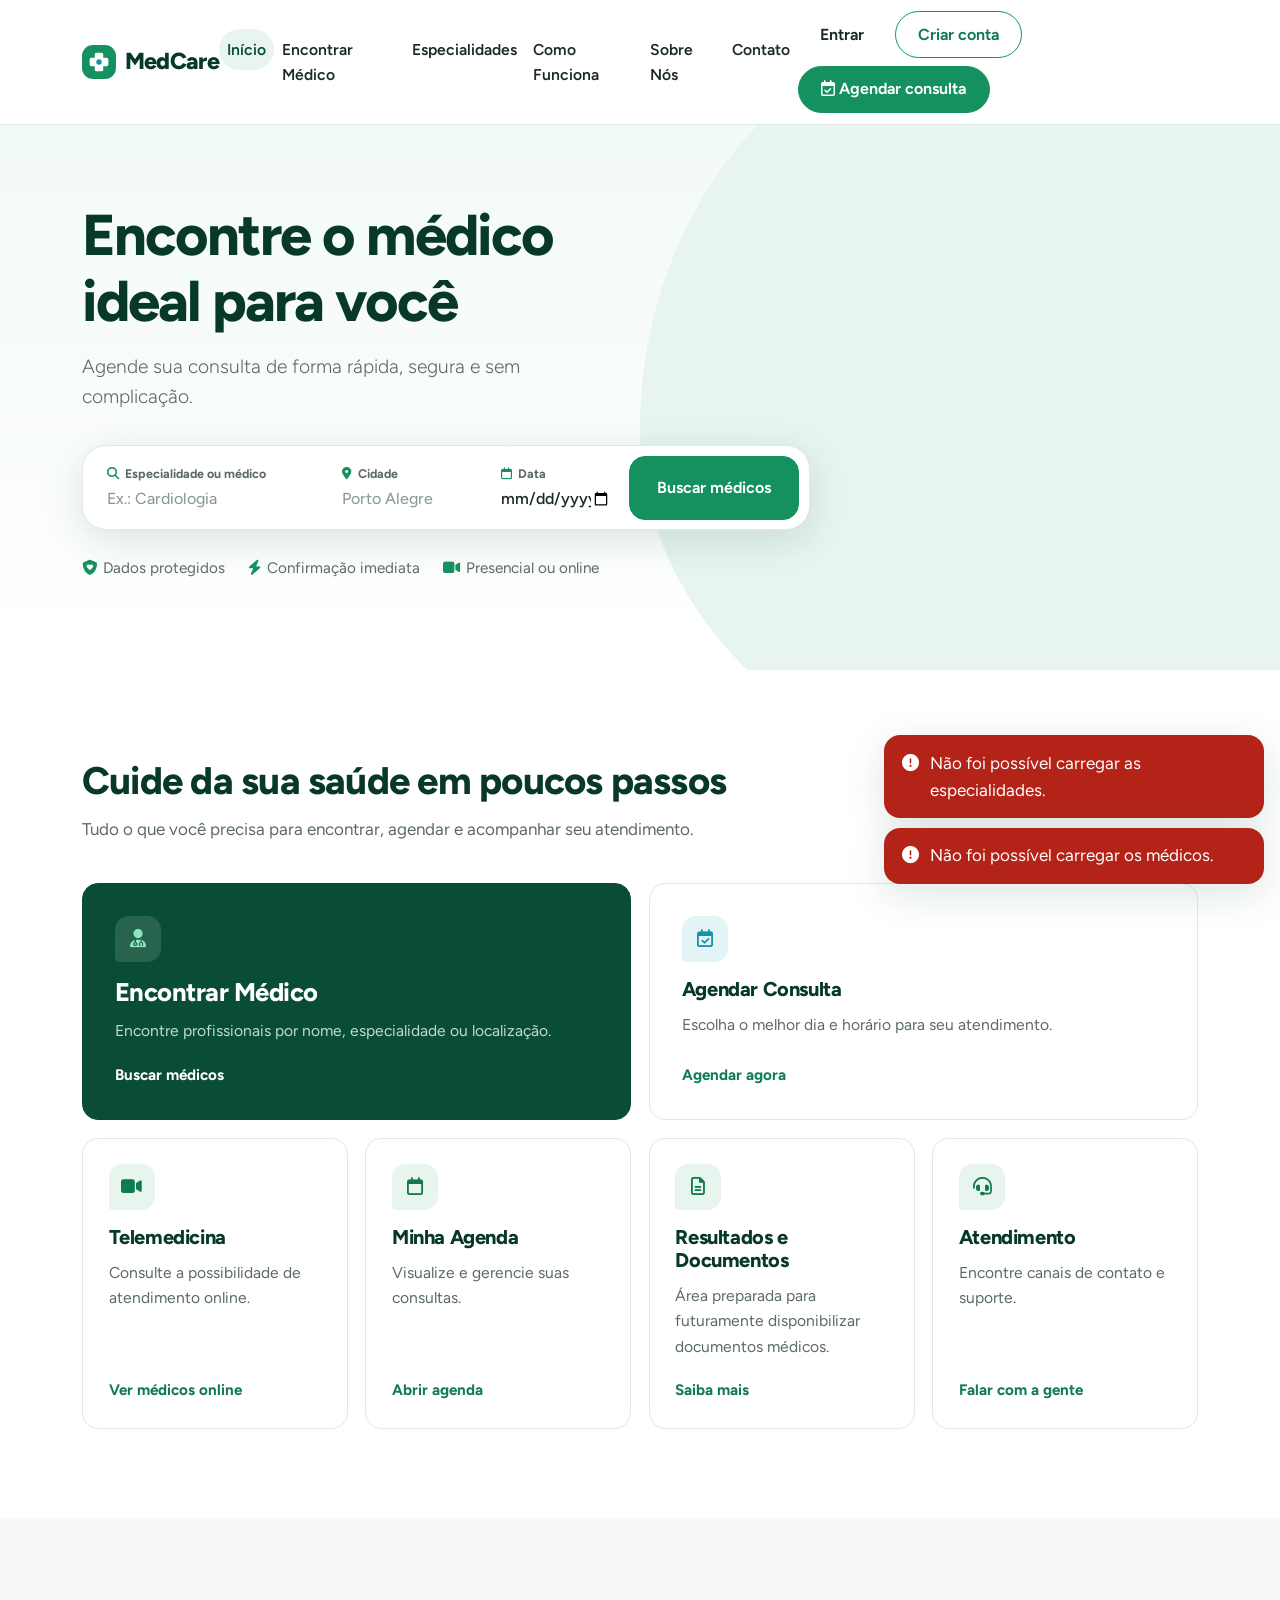
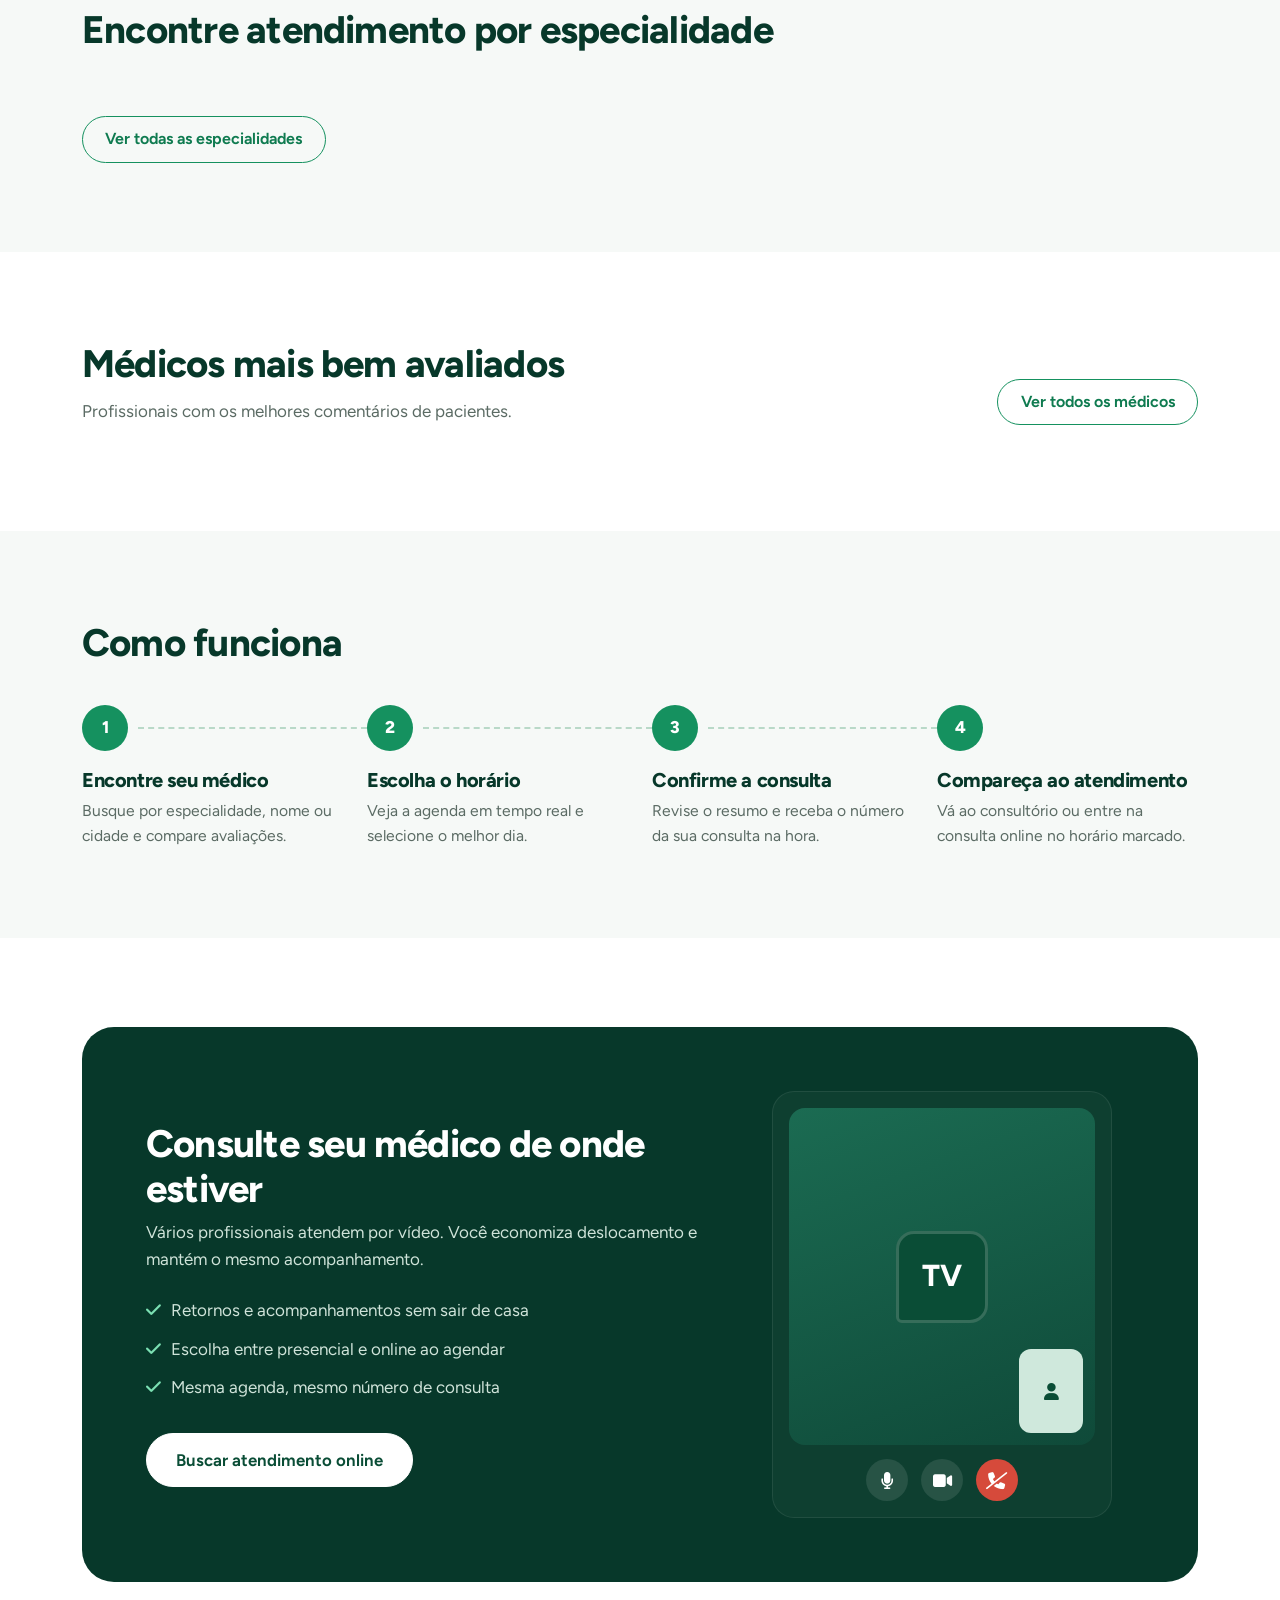
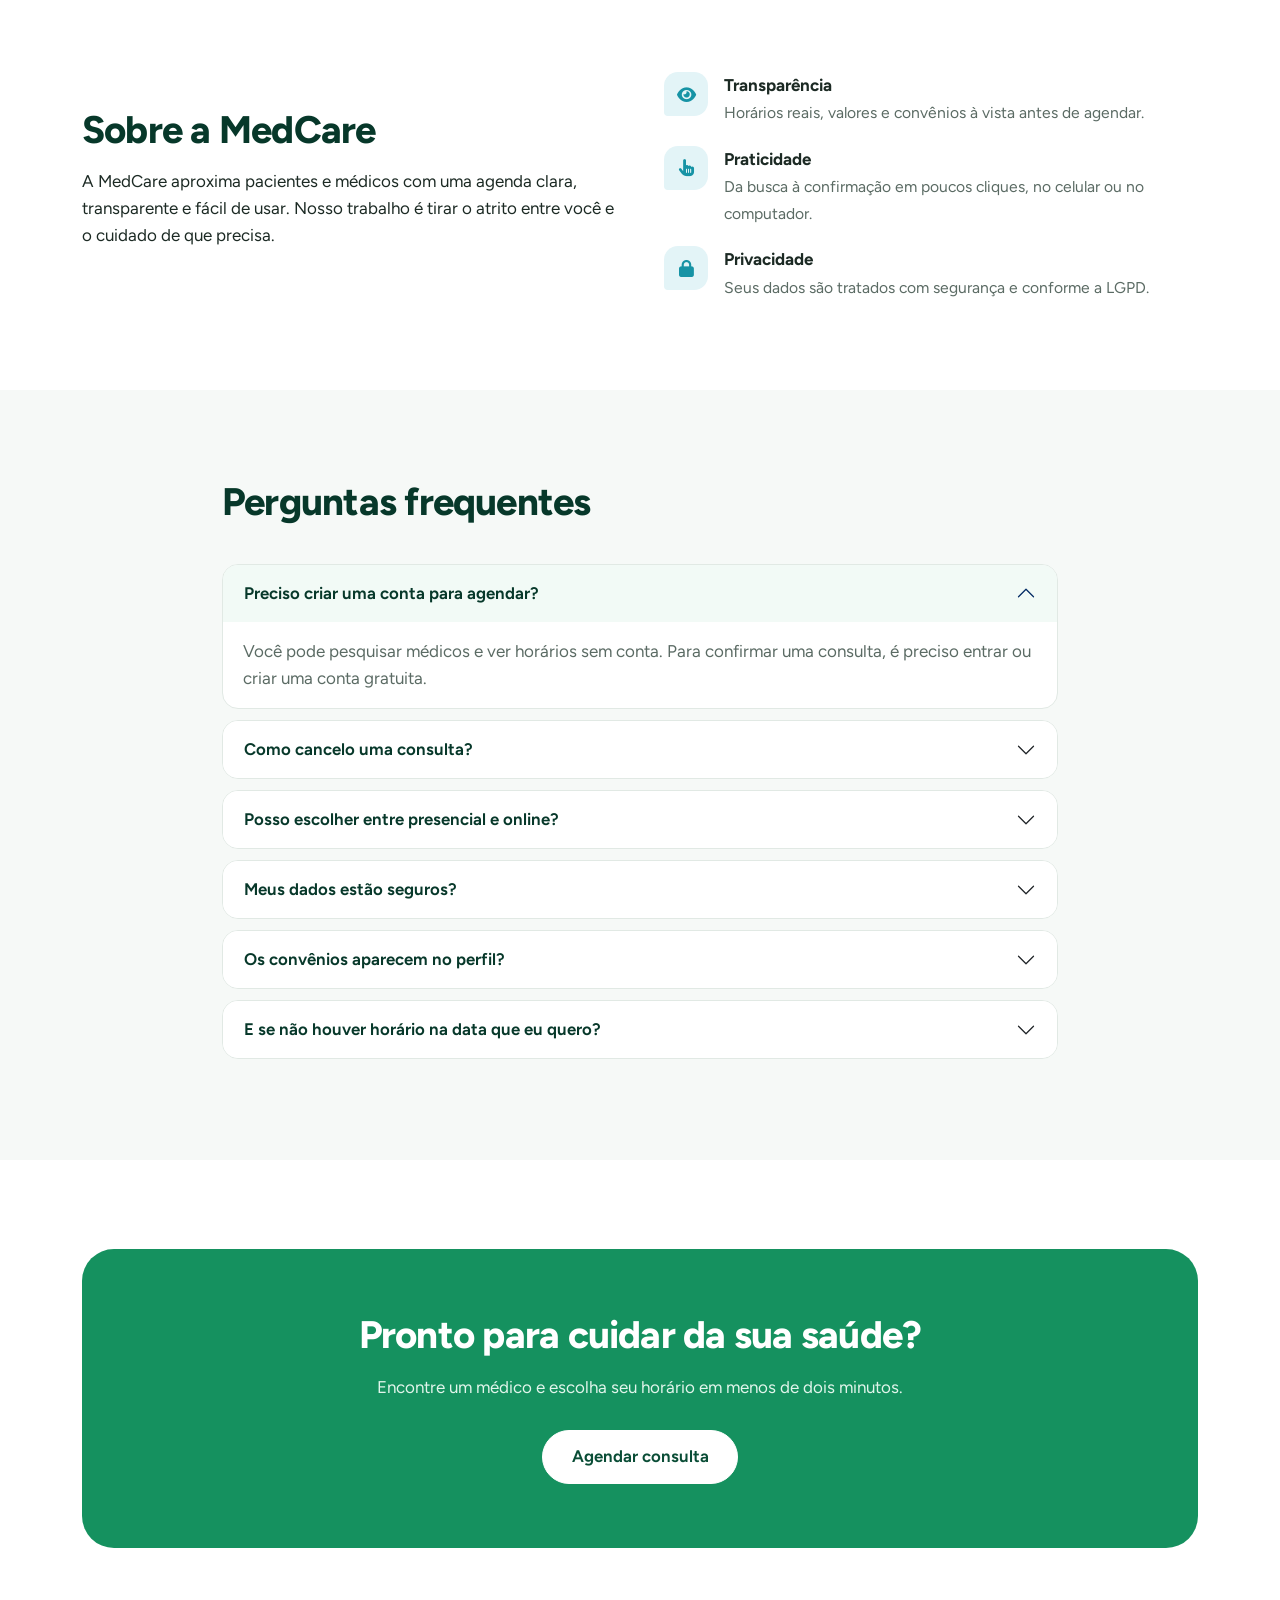
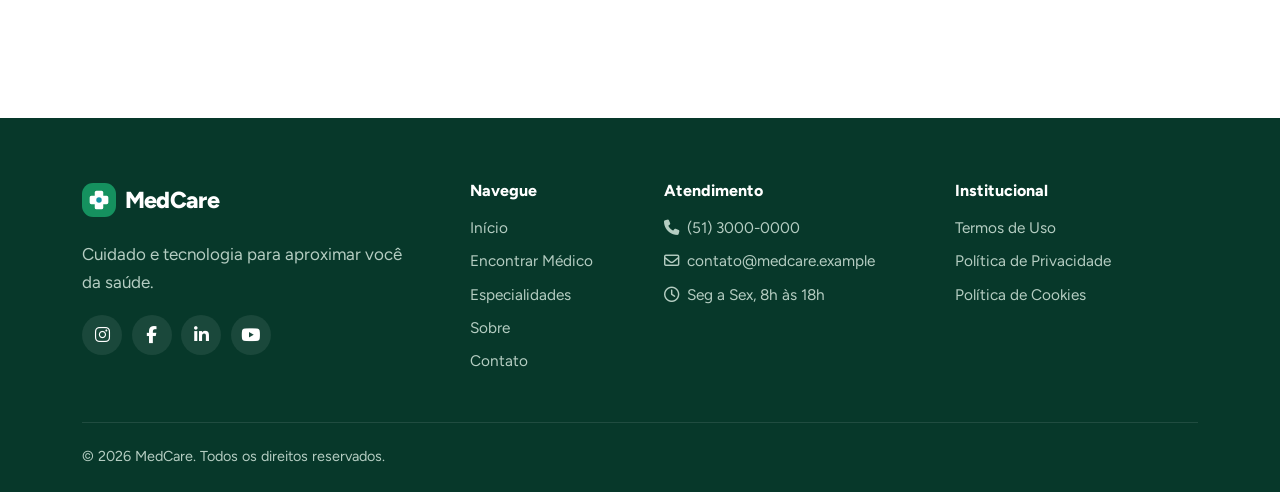
==== public/index.html @ 6a0bdd17 "Adicionando arquivo" ====
<!DOCTYPE html>
<html lang="pt-BR">
<head>
  <meta charset="utf-8">
  <meta name="viewport" content="width=device-width, initial-scale=1">
  <title>MedCare — Encontre o médico ideal e agende online</title>
  <meta name="description" content="Encontre médicos por especialidade, veja horários disponíveis e agende sua consulta de forma rápida e segura.">
  <meta name="theme-color" content="#15915F">
  <link rel="icon" href="data:image/svg+xml,%3Csvg xmlns='http://www.w3.org/2000/svg' viewBox='0 0 40 40'%3E%3Crect width='40' height='40' rx='13' fill='%2315915F'/%3E%3Cpath d='M17 9h6a2 2 0 0 1 2 2v4h4a2 2 0 0 1 2 2v6a2 2 0 0 1-2 2h-4v4a2 2 0 0 1-2 2h-6a2 2 0 0 1-2-2v-4h-4a2 2 0 0 1-2-2v-6a2 2 0 0 1 2-2h4v-4a2 2 0 0 1 2-2Z' fill='%23fff'/%3E%3C/svg%3E">
  <link rel="preconnect" href="https://fonts.googleapis.com">
  <link rel="preconnect" href="https://fonts.gstatic.com" crossorigin>
  <link href="https://fonts.googleapis.com/css2?family=Figtree:wght@400;500;600;700;800&display=swap" rel="stylesheet">
  <link href="https://cdn.jsdelivr.net/npm/bootstrap@5.3.3/dist/css/bootstrap.min.css" rel="stylesheet">
  <link href="https://cdnjs.cloudflare.com/ajax/libs/font-awesome/6.5.2/css/all.min.css" rel="stylesheet">
  <link href="assets/css/style.css" rel="stylesheet">
</head>
<body data-pagina="inicio">
<a class="skip-link" href="#conteudo">Pular para o conteúdo</a>

<div data-include="components/header.html"></div>

<main id="conteudo">
<!-- HERO -->
<section class="hero" aria-labelledby="hero-titulo">
  <div class="container">
    <div class="row align-items-center g-5">
      <div class="col-lg-7 col-xl-8">
        <h1 id="hero-titulo">Encontre o médico ideal para você</h1>
        <p class="lead">Agende sua consulta de forma rápida, segura e sem complicação.</p>

        <form class="busca-hero" action="medicos.html" method="get" role="search">
          <div class="campo">
            <label for="h-q"><i class="fa-solid fa-magnifying-glass"></i>Especialidade ou médico</label>
            <input id="h-q" name="q" type="text" placeholder="Ex.: Cardiologia" autocomplete="off">
          </div>
          <div class="campo">
            <label for="h-cidade"><i class="fa-solid fa-location-dot"></i>Cidade</label>
            <input id="h-cidade" name="cidade" type="text" list="lista-cidades" placeholder="Porto Alegre">
            <datalist id="lista-cidades"></datalist>
          </div>
          <div class="campo">
            <label for="h-data"><i class="fa-regular fa-calendar"></i>Data</label>
            <input id="h-data" name="data" type="date">
          </div>
          <button class="btn btn-mc" type="submit">Buscar médicos</button>
        </form>

        <div class="hero-confianca">
          <span><i class="fa-solid fa-shield-heart"></i>Dados protegidos</span>
          <span><i class="fa-solid fa-bolt"></i>Confirmação imediata</span>
          <span><i class="fa-solid fa-video"></i>Presencial ou online</span>
        </div>
      </div>

      <!-- Cartão "agenda ao vivo": preenchido por assets/js/home.js -->
      <div class="col-lg-5 col-xl-4" id="coluna-agenda" hidden>
        <div class="agenda-viva" aria-label="Exemplo de agenda disponível">
          <div class="topo">
            <div class="avatar" id="av-avatar" aria-hidden="true"></div>
            <div>
              <div class="nome" id="av-nome"></div>
              <div class="espec"><span id="av-esp"></span> · <span class="nota"><i class="fa-solid fa-star"></i><span id="av-nota"></span></span></div>
            </div>
          </div>
          <div class="dias" id="av-dias"></div>
          <div class="horas" id="av-horas"></div>
          <div class="selo"><i class="fa-solid fa-circle-check"></i>Horários atualizados em tempo real</div>
        </div>
      </div>
    </div>
  </div>
</section>

<!-- SERVIÇOS -->
<section class="secao" aria-labelledby="servicos-titulo">
  <div class="container">
    <div class="secao-titulo">
      <h2 id="servicos-titulo">Cuide da sua saúde em poucos passos</h2>
      <p>Tudo o que você precisa para encontrar, agendar e acompanhar seu atendimento.</p>
    </div>
    <div class="grade-servicos">
      <a class="servico grande escuro" href="medicos.html">
        <span class="icone"><i class="fa-solid fa-user-doctor"></i></span>
        <h3>Encontrar Médico</h3>
        <p>Encontre profissionais por nome, especialidade ou localização.</p>
        <span class="mais">Buscar médicos</span>
      </a>
      <a class="servico grande teal" href="agendamento.html">
        <span class="icone"><i class="fa-regular fa-calendar-check"></i></span>
        <h3>Agendar Consulta</h3>
        <p>Escolha o melhor dia e horário para seu atendimento.</p>
        <span class="mais">Agendar agora</span>
      </a>
      <a class="servico" href="medicos.html?atendimento=online">
        <span class="icone"><i class="fa-solid fa-video"></i></span>
        <h3>Telemedicina</h3>
        <p>Consulte a possibilidade de atendimento online.</p>
        <span class="mais">Ver médicos online</span>
      </a>
      <a class="servico" href="consultas.html">
        <span class="icone"><i class="fa-regular fa-calendar"></i></span>
        <h3>Minha Agenda</h3>
        <p>Visualize e gerencie suas consultas.</p>
        <span class="mais">Abrir agenda</span>
      </a>
      <a class="servico" href="#faq">
        <span class="icone"><i class="fa-regular fa-file-lines"></i></span>
        <h3>Resultados e Documentos</h3>
        <p>Área preparada para futuramente disponibilizar documentos médicos.</p>
        <span class="mais">Saiba mais</span>
      </a>
      <a class="servico" href="#contato">
        <span class="icone"><i class="fa-solid fa-headset"></i></span>
        <h3>Atendimento</h3>
        <p>Encontre canais de contato e suporte.</p>
        <span class="mais">Falar com a gente</span>
      </a>
    </div>
  </div>
</section>

<!-- ESPECIALIDADES (preenchido por home.js) -->
<section class="secao secao-mint" aria-labelledby="esp-titulo">
  <div class="container">
    <div class="secao-titulo"><h2 id="esp-titulo">Encontre atendimento por especialidade</h2></div>
    <div class="grade-esp" id="grade-esp"></div>
    <div class="mt-4"><a class="btn btn-mc-outline" href="especialidades.html">Ver todas as especialidades</a></div>
  </div>
</section>

<!-- MÉDICOS EM DESTAQUE (preenchido por home.js) -->
<section class="secao" aria-labelledby="dest-titulo">
  <div class="container">
    <div class="secao-titulo d-flex justify-content-between align-items-end flex-wrap gap-3">
      <div>
        <h2 id="dest-titulo">Médicos mais bem avaliados</h2>
        <p>Profissionais com os melhores comentários de pacientes.</p>
      </div>
      <a class="btn btn-mc-outline" href="medicos.html">Ver todos os médicos</a>
    </div>
    <div class="row g-4" id="destaques"></div>
  </div>
</section>

<!-- COMO FUNCIONA -->
<section class="secao secao-mint" id="como-funciona" aria-labelledby="como-titulo">
  <div class="container">
    <div class="secao-titulo"><h2 id="como-titulo">Como funciona</h2></div>
    <div class="passos">
      <div class="passo"><h3>Encontre seu médico</h3><p>Busque por especialidade, nome ou cidade e compare avaliações.</p></div>
      <div class="passo"><h3>Escolha o horário</h3><p>Veja a agenda em tempo real e selecione o melhor dia.</p></div>
      <div class="passo"><h3>Confirme a consulta</h3><p>Revise o resumo e receba o número da sua consulta na hora.</p></div>
      <div class="passo"><h3>Compareça ao atendimento</h3><p>Vá ao consultório ou entre na consulta online no horário marcado.</p></div>
    </div>
  </div>
</section>

<!-- TELEMEDICINA -->
<section class="secao" aria-labelledby="tele-titulo">
  <div class="container">
    <div class="tele">
      <div class="row align-items-center g-5">
        <div class="col-lg-7">
          <h2 id="tele-titulo">Consulte seu médico de onde estiver</h2>
          <p>Vários profissionais atendem por vídeo. Você economiza deslocamento e mantém o mesmo acompanhamento.</p>
          <ul>
            <li><i class="fa-solid fa-check"></i>Retornos e acompanhamentos sem sair de casa</li>
            <li><i class="fa-solid fa-check"></i>Escolha entre presencial e online ao agendar</li>
            <li><i class="fa-solid fa-check"></i>Mesma agenda, mesmo número de consulta</li>
          </ul>
          <a class="btn btn-claro btn-lg" href="medicos.html?atendimento=online">Buscar atendimento online</a>
        </div>
        <div class="col-lg-5" aria-hidden="true">
          <div class="tele-tela">
            <div class="video"><div class="avatar">TV</div><div class="minha"><i class="fa-solid fa-user"></i></div></div>
            <div class="controles">
              <span><i class="fa-solid fa-microphone"></i></span>
              <span><i class="fa-solid fa-video"></i></span>
              <span class="fim"><i class="fa-solid fa-phone-slash"></i></span>
            </div>
          </div>
        </div>
      </div>
    </div>
  </div>
</section>

<!-- SOBRE -->
<section class="secao pt-0" id="sobre" aria-labelledby="sobre-titulo">
  <div class="container">
    <div class="row g-5 align-items-center">
      <div class="col-lg-6">
        <h2 id="sobre-titulo">Sobre a MedCare</h2>
        <p class="mt-3">A MedCare aproxima pacientes e médicos com uma agenda clara, transparente e fácil de usar. Nosso trabalho é tirar o atrito entre você e o cuidado de que precisa.</p>
      </div>
      <div class="col-lg-6">
        <div class="principios">
          <div class="principio"><i class="fa-solid fa-eye"></i><div><b>Transparência</b><span>Horários reais, valores e convênios à vista antes de agendar.</span></div></div>
          <div class="principio"><i class="fa-solid fa-hand-pointer"></i><div><b>Praticidade</b><span>Da busca à confirmação em poucos cliques, no celular ou no computador.</span></div></div>
          <div class="principio"><i class="fa-solid fa-lock"></i><div><b>Privacidade</b><span>Seus dados são tratados com segurança e conforme a LGPD.</span></div></div>
        </div>
      </div>
    </div>
  </div>
</section>

<!-- FAQ -->
<section class="secao secao-mint" id="faq" aria-labelledby="faq-titulo">
  <div class="container" style="max-width: 860px;">
    <div class="secao-titulo"><h2 id="faq-titulo">Perguntas frequentes</h2></div>
    <div class="accordion" id="faqLista">
      <div class="accordion-item">
        <h3 class="accordion-header">
          <button class="accordion-button" type="button" data-bs-toggle="collapse" data-bs-target="#faq0" aria-expanded="true" aria-controls="faq0">Preciso criar uma conta para agendar?</button>
        </h3>
        <div id="faq0" class="accordion-collapse collapse show" data-bs-parent="#faqLista">
          <div class="accordion-body">Você pode pesquisar médicos e ver horários sem conta. Para confirmar uma consulta, é preciso entrar ou criar uma conta gratuita.</div>
        </div>
      </div>
      <div class="accordion-item">
        <h3 class="accordion-header">
          <button class="accordion-button collapsed" type="button" data-bs-toggle="collapse" data-bs-target="#faq1" aria-expanded="false" aria-controls="faq1">Como cancelo uma consulta?</button>
        </h3>
        <div id="faq1" class="accordion-collapse collapse" data-bs-parent="#faqLista">
          <div class="accordion-body">Em Minhas consultas, escolha a consulta e clique em Cancelar consulta. O horário volta para a agenda do médico. Consultas já concluídas não podem ser canceladas.</div>
        </div>
      </div>
      <div class="accordion-item">
        <h3 class="accordion-header">
          <button class="accordion-button collapsed" type="button" data-bs-toggle="collapse" data-bs-target="#faq2" aria-expanded="false" aria-controls="faq2">Posso escolher entre presencial e online?</button>
        </h3>
        <div id="faq2" class="accordion-collapse collapse" data-bs-parent="#faqLista">
          <div class="accordion-body">Sim, quando o médico oferece as duas modalidades. A opção aparece na etapa de agendamento.</div>
        </div>
      </div>
      <div class="accordion-item">
        <h3 class="accordion-header">
          <button class="accordion-button collapsed" type="button" data-bs-toggle="collapse" data-bs-target="#faq3" aria-expanded="false" aria-controls="faq3">Meus dados estão seguros?</button>
        </h3>
        <div id="faq3" class="accordion-collapse collapse" data-bs-parent="#faqLista">
          <div class="accordion-body">Sim. As senhas são armazenadas com criptografia (hash) e o acesso às informações respeita o tipo de usuário: paciente, médico ou administrador.</div>
        </div>
      </div>
      <div class="accordion-item">
        <h3 class="accordion-header">
          <button class="accordion-button collapsed" type="button" data-bs-toggle="collapse" data-bs-target="#faq4" aria-expanded="false" aria-controls="faq4">Os convênios aparecem no perfil?</button>
        </h3>
        <div id="faq4" class="accordion-collapse collapse" data-bs-parent="#faqLista">
          <div class="accordion-body">Cada médico mostra os convênios que aceita e o valor da consulta particular.</div>
        </div>
      </div>
      <div class="accordion-item">
        <h3 class="accordion-header">
          <button class="accordion-button collapsed" type="button" data-bs-toggle="collapse" data-bs-target="#faq5" aria-expanded="false" aria-controls="faq5">E se não houver horário na data que eu quero?</button>
        </h3>
        <div id="faq5" class="accordion-collapse collapse" data-bs-parent="#faqLista">
          <div class="accordion-body">Use a busca com data para ver quem tem vaga naquele dia, ou veja o próximo horário disponível em cada cartão.</div>
        </div>
      </div>
    </div>
  </div>
</section>

<!-- CTA -->
<section class="secao" aria-labelledby="cta-titulo">
  <div class="container">
    <div class="cta">
      <h2 id="cta-titulo">Pronto para cuidar da sua saúde?</h2>
      <p>Encontre um médico e escolha seu horário em menos de dois minutos.</p>
      <a class="btn btn-claro btn-lg" href="agendamento.html">Agendar consulta</a>
    </div>
  </div>
</section>
</main>

<div data-include="components/footer.html"></div>
<div data-include="components/templates.html"></div>

<script src="https://cdn.jsdelivr.net/npm/bootstrap@5.3.3/dist/js/bootstrap.bundle.min.js"></script>
<script src="assets/js/core.js"></script>
<script src="assets/js/home.js"></script>
</body>
</html>
---- public/assets/css/style.css ----
/* =========================================================
   MedCare — identidade visual própria
   Tokens → base → componentes → seções → utilitários
   ========================================================= */
:root {
  --mc-green: #15915F;
  --mc-green-600: #0F7B50;
  --mc-green-800: #0A4D36;
  --mc-green-900: #07382A;
  --mc-mint: #E7F5EE;
  --mc-mint-2: #F2FAF6;
  --mc-teal: #1693A5;
  --mc-teal-soft: #E3F4F7;
  --mc-ink: #1C2A24;
  --mc-muted: #5B6B64;
  --mc-line: #E1E9E4;
  --mc-bg: #F6F9F7;
  --mc-white: #fff;
  --mc-warn: #B4570A;
  --mc-danger: #B42318;
  --r-sm: 10px; --r-md: 16px; --r-lg: 24px; --r-pill: 999px;
  --sombra-1: 0 1px 2px rgba(10, 77, 54, .06), 0 4px 14px rgba(10, 77, 54, .06);
  --sombra-2: 0 10px 40px rgba(10, 77, 54, .14);
  --bs-primary: var(--mc-green);
  --bs-body-font-family: 'Figtree', system-ui, -apple-system, 'Segoe UI', sans-serif;
  --bs-body-color: var(--mc-ink);
}

html { scroll-behavior: smooth; scroll-padding-top: 88px; }
body { font-family: var(--bs-body-font-family); color: var(--mc-ink); background: var(--mc-white); font-size: 1.0625rem; line-height: 1.6; -webkit-font-smoothing: antialiased; }
h1, h2, h3, h4, h5 { font-weight: 750; letter-spacing: -.02em; line-height: 1.15; color: var(--mc-green-900); }
h1 { font-size: clamp(2.3rem, 5vw, 3.6rem); letter-spacing: -.035em; }
h2 { font-size: clamp(1.7rem, 3vw, 2.4rem); }
h3 { font-size: 1.25rem; }
p { max-width: 66ch; }
a { color: var(--mc-green-600); text-decoration-thickness: 1px; text-underline-offset: 3px; }
:focus-visible { outline: 3px solid var(--mc-teal); outline-offset: 2px; border-radius: 6px; }
.skip-link { position: absolute; left: -999px; top: 8px; background: var(--mc-green-900); color: #fff; padding: .6rem 1rem; border-radius: var(--r-sm); z-index: 2000; }
.skip-link:focus { left: 8px; }
.text-muted-mc { color: var(--mc-muted) !important; }
.secao { padding: clamp(3.5rem, 7vw, 6rem) 0; }
.secao-mint { background: var(--mc-bg); }
.secao-titulo { margin-bottom: 2.5rem; }
.secao-titulo p { color: var(--mc-muted); margin: .75rem 0 0; }

/* ---------- Botões ---------- */
.btn { font-weight: 650; border-radius: var(--r-pill); padding: .65rem 1.4rem; transition: background-color .18s, border-color .18s, color .18s, box-shadow .18s, transform .18s; }
.btn-mc { background: var(--mc-green); border-color: var(--mc-green); color: #fff; }
.btn-mc:hover, .btn-mc:focus { background: var(--mc-green-600); border-color: var(--mc-green-600); color: #fff; box-shadow: 0 6px 18px rgba(21, 145, 95, .3); }
.btn-mc-outline { background: transparent; border: 1.5px solid var(--mc-green); color: var(--mc-green-600); }
.btn-mc-outline:hover { background: var(--mc-mint); color: var(--mc-green-800); border-color: var(--mc-green); }
.btn-ghost { background: transparent; color: var(--mc-ink); border: 0; }
.btn-ghost:hover { background: var(--mc-mint); color: var(--mc-green-800); }
.btn-claro { background: #fff; color: var(--mc-green-800); border-color: #fff; }
.btn-claro:hover { background: var(--mc-mint); color: var(--mc-green-900); }
.btn-lg { padding: .85rem 1.8rem; font-size: 1.05rem; }
.btn[disabled], .btn.is-loading { pointer-events: none; opacity: .75; }
.btn .spinner-border { width: 1rem; height: 1rem; border-width: .15em; margin-right: .5rem; }

/* ---------- Header ---------- */
.mc-header { position: sticky; top: 0; z-index: 1030; background: rgba(255, 255, 255, .94); backdrop-filter: blur(10px); border-bottom: 1px solid var(--mc-line); }
.mc-header .navbar { padding: .7rem 0; }
.mc-logo { display: inline-flex; align-items: center; gap: .55rem; font-weight: 800; font-size: 1.45rem; letter-spacing: -.03em; color: var(--mc-green-900); text-decoration: none; }
.mc-logo svg { width: 34px; height: 34px; flex: none; }
.mc-logo:hover { color: var(--mc-green-900); }
.mc-header .nav-link { color: var(--mc-ink); font-weight: 600; font-size: .98rem; padding: .5rem .85rem; border-radius: var(--r-pill); }
.mc-header .nav-link:hover, .mc-header .nav-link.active { background: var(--mc-mint); color: var(--mc-green-800); }
.navbar-toggler { border: 1.5px solid var(--mc-line); border-radius: var(--r-sm); padding: .4rem .6rem; }
.navbar-toggler:focus { box-shadow: none; outline: 3px solid var(--mc-teal); }
.mc-header .acoes { display: flex; align-items: center; gap: .5rem; flex-wrap: wrap; }
@media (max-width: 991.98px) {
  .mc-header .navbar-collapse { padding: 1rem 0 .5rem; }
  .mc-header .acoes { margin-top: 1rem; padding-top: 1rem; border-top: 1px solid var(--mc-line); }
  .mc-header .acoes .btn { flex: 1 1 auto; text-align: center; }
}

/* ---------- Hero ---------- */
.hero { position: relative; padding: clamp(2.5rem, 6vw, 5rem) 0 clamp(3.5rem, 7vw, 6rem); background: linear-gradient(180deg, var(--mc-mint-2) 0%, #fff 100%); overflow: hidden; }
.hero::before { content: ""; position: absolute; right: -12%; top: -20%; width: 62%; aspect-ratio: 1; background: var(--mc-mint); border-radius: 46% 54% 40% 60% / 52% 44% 56% 48%; z-index: 0; }
.hero > .container { position: relative; z-index: 1; }
.hero h1 { max-width: 14ch; }
.hero .lead { color: var(--mc-muted); font-size: 1.2rem; margin: 1.1rem 0 2rem; max-width: 42ch; }
.busca-hero { background: #fff; border: 1px solid var(--mc-line); border-radius: var(--r-lg); box-shadow: var(--sombra-2); padding: .6rem; display: grid; grid-template-columns: 1.5fr 1fr .9fr auto; gap: .25rem; align-items: stretch; }
.busca-hero .campo { position: relative; padding: .5rem .9rem; border-radius: var(--r-md); display: flex; flex-direction: column; justify-content: center; min-width: 0; }
.busca-hero .campo:hover, .busca-hero .campo:focus-within { background: var(--mc-mint-2); }
.busca-hero label { font-size: .78rem; font-weight: 700; color: var(--mc-muted); display: flex; align-items: center; gap: .4rem; margin: 0; }
.busca-hero label i { color: var(--mc-green); }
.busca-hero input, .busca-hero select { border: 0; background: transparent; padding: .15rem 0 0; font-size: 1rem; font-weight: 550; color: var(--mc-ink); width: 100%; outline: none; }
.busca-hero input::placeholder { color: #8A9A93; font-weight: 450; }
.busca-hero .btn { border-radius: var(--r-md); padding-inline: 1.7rem; }
@media (max-width: 991.98px) { .busca-hero { grid-template-columns: 1fr 1fr; } .busca-hero .campo:first-child, .busca-hero .btn { grid-column: 1 / -1; } .busca-hero .btn { padding-block: .9rem; } }
@media (max-width: 575.98px) { .busca-hero { grid-template-columns: 1fr; } }
.hero-confianca { display: flex; flex-wrap: wrap; gap: .5rem 1.4rem; margin-top: 1.6rem; color: var(--mc-muted); font-size: .95rem; }
.hero-confianca i { color: var(--mc-green); margin-right: .4rem; }

/* Cartão de agenda ao vivo (elemento marcante do hero) */
.agenda-viva { background: #fff; border-radius: 28px 28px 28px 8px; box-shadow: var(--sombra-2); border: 1px solid var(--mc-line); padding: 1.4rem; max-width: 410px; margin-left: auto; position: relative; animation: entrar .7s cubic-bezier(.2, .8, .2, 1) both; }
.agenda-viva .topo { display: flex; gap: .9rem; align-items: center; }
.agenda-viva .nome { font-weight: 750; font-size: 1.1rem; line-height: 1.2; }
.agenda-viva .esp { color: var(--mc-muted); font-size: .92rem; }
.agenda-viva .dias { display: grid; grid-template-columns: repeat(5, 1fr); gap: .4rem; margin: 1.2rem 0 .9rem; }
.dia-chip { text-align: center; border: 1px solid var(--mc-line); border-radius: var(--r-sm); padding: .45rem 0; font-size: .75rem; color: var(--mc-muted); line-height: 1.2; background: #fff; }
.dia-chip b { display: block; font-size: 1.05rem; color: var(--mc-ink); }
.dia-chip.ativo { background: var(--mc-green-800); border-color: var(--mc-green-800); color: #cfe8dc; }
.dia-chip.ativo b { color: #fff; }
.agenda-viva .horas { display: grid; grid-template-columns: repeat(3, 1fr); gap: .45rem; }
.agenda-viva .selo { position: absolute; left: -22px; bottom: 22px; background: var(--mc-green-800); color: #fff; padding: .6rem .9rem; border-radius: var(--r-md); font-size: .85rem; font-weight: 600; display: flex; gap: .55rem; align-items: center; box-shadow: var(--sombra-2); }
.agenda-viva .selo i { color: #7be0b3; }
@keyframes entrar { from { opacity: 0; transform: translateY(18px); } to { opacity: 1; transform: none; } }
@media (max-width: 991.98px) { .agenda-viva { margin: 2.5rem auto 0; } .agenda-viva .selo { left: 12px; bottom: -18px; } }

/* ---------- Avatar, chips, badges ---------- */
.avatar { width: 56px; height: 56px; border-radius: 18px 18px 18px 6px; display: grid; place-items: center; color: #fff; font-weight: 750; font-size: 1.15rem; flex: none; letter-spacing: .02em; }
.avatar-lg { width: 96px; height: 96px; font-size: 2rem; border-radius: 30px 30px 30px 8px; }
.slot { display: block; text-align: center; padding: .5rem 0; border-radius: var(--r-sm); border: 1.5px solid var(--mc-line); background: #fff; font-weight: 650; font-size: .95rem; color: var(--mc-ink); text-decoration: none; cursor: pointer; transition: border-color .15s, background-color .15s, color .15s; }
a.slot:hover, button.slot:hover { border-color: var(--mc-green); background: var(--mc-mint); color: var(--mc-green-800); }
.slot.destaque, .slot.selecionado { background: var(--mc-green); border-color: var(--mc-green); color: #fff; }
.slot.destaque:hover { background: var(--mc-green-600); color: #fff; }
.slot[disabled], .slot.ocupado { background: #F1F4F2; color: #A6B2AC; border-color: #F1F4F2; text-decoration: line-through; cursor: not-allowed; pointer-events: none; }
.badge-mc { display: inline-flex; align-items: center; gap: .35rem; font-size: .8rem; font-weight: 650; padding: .28rem .7rem; border-radius: var(--r-pill); background: var(--mc-mint); color: var(--mc-green-800); }
.badge-mc.teal { background: var(--mc-teal-soft); color: #0B6370; }
.badge-status { font-size: .8rem; font-weight: 700; padding: .3rem .75rem; border-radius: var(--r-pill); }
.st-confirmada { background: var(--mc-mint); color: var(--mc-green-800); }
.st-aguardando { background: #FFF1DD; color: var(--mc-warn); }
.st-concluida { background: var(--mc-teal-soft); color: #0B6370; }
.st-cancelada { background: #FDE7E4; color: var(--mc-danger); }
.nota { display: inline-flex; align-items: center; gap: .3rem; font-weight: 700; }
.nota i { color: #E0A100; }

/* ---------- Serviços (grade assimétrica) ---------- */
.grade-servicos { display: grid; grid-template-columns: repeat(4, 1fr); gap: 1.1rem; }
.servico { background: #fff; border: 1px solid var(--mc-line); border-radius: var(--r-md); padding: 1.6rem; display: flex; flex-direction: column; gap: .7rem; text-decoration: none; color: inherit; transition: box-shadow .2s, border-color .2s; }
.servico:hover { box-shadow: var(--sombra-1); border-color: #c9d9d0; color: inherit; }
.servico .icone { width: 46px; height: 46px; border-radius: 14px 14px 14px 4px; background: var(--mc-mint); color: var(--mc-green-600); display: grid; place-items: center; font-size: 1.15rem; }
.servico h3 { margin: .3rem 0 0; }
.servico p { color: var(--mc-muted); margin: 0; font-size: .98rem; }
.servico .mais { margin-top: auto; font-weight: 700; color: var(--mc-green-600); font-size: .95rem; padding-top: .5rem; }
.servico.grande { grid-column: span 2; padding: 2rem; }
.servico.escuro { background: var(--mc-green-800); border-color: var(--mc-green-800); color: #d6eadf; }
.servico.escuro h3 { color: #fff; font-size: 1.6rem; }
.servico.escuro p { color: #bfdccf; }
.servico.escuro .icone { background: rgba(255, 255, 255, .12); color: #8de6bc; }
.servico.escuro .mais { color: #fff; }
.servico.teal .icone { background: var(--mc-teal-soft); color: var(--mc-teal); }
@media (max-width: 991.98px) { .grade-servicos { grid-template-columns: 1fr 1fr; } }
@media (max-width: 575.98px) { .grade-servicos { grid-template-columns: 1fr; } .servico.grande { grid-column: auto; } }

/* ---------- Especialidades ---------- */
.grade-esp { display: grid; grid-template-columns: repeat(6, 1fr); gap: .9rem; }
.esp { display: flex; flex-direction: column; align-items: flex-start; gap: .35rem; padding: 1.15rem 1.1rem; border-radius: var(--r-md); background: var(--mc-bg); border: 1px solid transparent; text-decoration: none; color: var(--mc-ink); transition: background-color .18s, border-color .18s; }
.esp:hover { background: var(--mc-mint); border-color: #bfe0cf; color: var(--mc-green-900); }
.esp i { font-size: 1.35rem; color: var(--mc-green); margin-bottom: .35rem; }
.esp b { font-weight: 700; line-height: 1.2; }
.esp small { color: var(--mc-muted); font-size: .82rem; }
@media (max-width: 1199.98px) { .grade-esp { grid-template-columns: repeat(4, 1fr); } }
@media (max-width: 767.98px) { .grade-esp { grid-template-columns: repeat(2, 1fr); } }

/* ---------- Cartão de médico ---------- */
.medico-card { background: #fff; border: 1px solid var(--mc-line); border-radius: var(--r-lg); padding: 1.4rem; display: flex; flex-direction: column; gap: 1rem; height: 100%; transition: box-shadow .2s; }
.medico-card:hover { box-shadow: var(--sombra-1); }
.medico-card .cab { display: flex; gap: 1rem; }
.medico-card h3 { font-size: 1.2rem; margin: 0 0 .15rem; }
.medico-card h3 a { color: inherit; text-decoration: none; }
.medico-card h3 a:hover { color: var(--mc-green-600); }
.medico-card .esp-nome { color: var(--mc-green-600); font-weight: 650; font-size: .97rem; }
.medico-card .crm { color: var(--mc-muted); font-size: .88rem; }
.medico-card .meta { color: var(--mc-muted); font-size: .94rem; display: grid; gap: .3rem; }
.medico-card .meta i { width: 1.1rem; color: var(--mc-green); }
.proximo { background: var(--mc-mint-2); border: 1px solid var(--mc-mint); border-radius: var(--r-md); padding: .7rem .95rem; font-size: .9rem; color: var(--mc-muted); }
.proximo b { display: block; color: var(--mc-green-800); font-size: 1.05rem; }
.medico-card .acoes { display: flex; gap: .6rem; margin-top: auto; }
.medico-card .acoes .btn { flex: 1; padding-inline: .8rem; }

/* ---------- Como funciona ---------- */
.passos { display: grid; grid-template-columns: repeat(4, 1fr); gap: 1.5rem; counter-reset: passo; position: relative; }
.passo { position: relative; padding-top: 4rem; }
.passo::before { counter-increment: passo; content: counter(passo); position: absolute; top: 0; left: 0; width: 46px; height: 46px; border-radius: 50%; background: var(--mc-green); color: #fff; font-weight: 800; display: grid; place-items: center; z-index: 1; }
.passo::after { content: ""; position: absolute; top: 22px; left: 56px; right: -1.5rem; border-top: 2px dashed #b9d9c8; }
.passo:last-child::after { display: none; }
.passo h3 { margin-bottom: .4rem; }
.passo p { color: var(--mc-muted); margin: 0; font-size: .98rem; }
@media (max-width: 991.98px) { .passos { grid-template-columns: 1fr 1fr; } .passo::after { display: none; } }
@media (max-width: 575.98px) { .passos { grid-template-columns: 1fr; } }

/* ---------- Telemedicina ---------- */
.tele { background: var(--mc-green-900); color: #cfe3d9; border-radius: 32px; padding: clamp(2rem, 5vw, 4rem); overflow: hidden; position: relative; }
.tele h2 { color: #fff; }
.tele ul { list-style: none; padding: 0; margin: 1.5rem 0 2rem; display: grid; gap: .7rem; }
.tele li i { color: #7be0b3; margin-right: .6rem; }
.tele-tela { background: #0E3F30; border-radius: 22px; padding: 1rem; max-width: 340px; margin-inline: auto; border: 1px solid rgba(255, 255, 255, .08); }
.tele-tela .video { background: linear-gradient(160deg, #1b6b52, #0f4a39); border-radius: 16px; aspect-ratio: 4/4.4; display: grid; place-items: center; position: relative; }
.tele-tela .video .avatar { width: 92px; height: 92px; font-size: 1.9rem; background: #0A4D36; border: 3px solid rgba(255, 255, 255, .18); }
.tele-tela .minha { position: absolute; right: 12px; bottom: 12px; width: 64px; height: 84px; border-radius: 12px; background: #CFE8DC; display: grid; place-items: center; color: var(--mc-green-800); }
.tele-tela .controles { display: flex; justify-content: center; gap: .8rem; padding-top: .9rem; }
.tele-tela .controles span { width: 42px; height: 42px; border-radius: 50%; background: rgba(255, 255, 255, .1); display: grid; place-items: center; color: #fff; }
.tele-tela .controles .fim { background: #D64A3B; }

/* ---------- Sobre / FAQ / CTA ---------- */
.principios { display: grid; gap: 1.2rem; }
.principio { display: flex; gap: 1rem; }
.principio i { flex: none; width: 44px; height: 44px; border-radius: 14px 14px 14px 4px; background: var(--mc-teal-soft); color: var(--mc-teal); display: grid; place-items: center; }
.principio b { display: block; }
.principio span { color: var(--mc-muted); font-size: .98rem; }
.accordion-item { border: 1px solid var(--mc-line) !important; border-radius: var(--r-md) !important; margin-bottom: .7rem; overflow: hidden; }
.accordion-button { font-weight: 650; font-size: 1.05rem; color: var(--mc-green-900); background: #fff; padding: 1.15rem 1.3rem; }
.accordion-button:not(.collapsed) { background: var(--mc-mint-2); color: var(--mc-green-900); box-shadow: none; }
.accordion-button:focus { box-shadow: none; outline: 3px solid var(--mc-teal); outline-offset: -3px; }
.accordion-body { color: var(--mc-muted); }
.cta { background: var(--mc-green); border-radius: 32px; color: #fff; padding: clamp(2.2rem, 5vw, 4rem); text-align: center; }
.cta h2 { color: #fff; margin-bottom: 1rem; }
.cta p { margin: 0 auto 1.8rem; color: #e1f5eb; }

/* ---------- Footer ---------- */
.mc-footer { background: var(--mc-green-900); color: #b5cdc2; padding: 4rem 0 1.5rem; margin-top: 5rem; }
.mc-footer .mc-logo { color: #fff; }
.mc-footer h4 { color: #fff; font-size: 1rem; margin-bottom: 1rem; letter-spacing: 0; }
.mc-footer a { color: #b5cdc2; text-decoration: none; }
.mc-footer a:hover { color: #fff; text-decoration: underline; }
.mc-footer ul { list-style: none; padding: 0; margin: 0; display: grid; gap: .55rem; font-size: .96rem; }
.mc-footer .social { display: flex; gap: .6rem; margin-top: 1.2rem; }
.mc-footer .social a { width: 40px; height: 40px; border-radius: 50%; background: rgba(255, 255, 255, .08); display: grid; place-items: center; color: #fff; }
.mc-footer .social a:hover { background: var(--mc-green); text-decoration: none; }
.mc-footer .copy { border-top: 1px solid rgba(255, 255, 255, .1); margin-top: 3rem; padding-top: 1.4rem; font-size: .9rem; }

/* ---------- Páginas internas ---------- */
.pagina-topo { background: var(--mc-mint-2); border-bottom: 1px solid var(--mc-line); padding: 2.2rem 0 1.8rem; }
.pagina-topo h1 { font-size: clamp(1.8rem, 3.5vw, 2.5rem); margin-bottom: .4rem; }
.breadcrumb { font-size: .9rem; margin-bottom: .8rem; }
.filtros { background: #fff; border: 1px solid var(--mc-line); border-radius: var(--r-lg); box-shadow: var(--sombra-1); padding: 1.3rem; margin-top: -0px; }
.form-label { font-weight: 650; font-size: .88rem; color: var(--mc-ink); margin-bottom: .3rem; }
.form-control, .form-select { border-radius: var(--r-sm); border: 1.5px solid var(--mc-line); padding: .65rem .9rem; font-size: 1rem; }
.form-control:focus, .form-select:focus { border-color: var(--mc-green); box-shadow: 0 0 0 .22rem rgba(21, 145, 95, .15); }
.form-control.is-invalid { border-color: var(--mc-danger); background-image: none; }
.invalid-feedback { font-size: .85rem; }
.vazio { text-align: center; padding: 3.5rem 1rem; background: var(--mc-bg); border-radius: var(--r-lg); }
.vazio i { font-size: 2.4rem; color: var(--mc-green); margin-bottom: 1rem; }
.vazio p { margin: .5rem auto 1.4rem; color: var(--mc-muted); }

/* Perfil do médico */
.perfil-cab { display: flex; gap: 1.5rem; align-items: center; flex-wrap: wrap; }
.bloco { background: #fff; border: 1px solid var(--mc-line); border-radius: var(--r-lg); padding: 1.6rem; margin-bottom: 1.2rem; }
.bloco h2 { font-size: 1.3rem; margin-bottom: 1rem; }
.bloco ul.lista { padding-left: 0; list-style: none; display: grid; gap: .6rem; margin: 0; }
.bloco ul.lista li { display: flex; gap: .7rem; }
.bloco ul.lista li i { color: var(--mc-green); margin-top: .35rem; font-size: .8rem; }
.painel-horarios { position: sticky; top: 96px; background: #fff; border: 1px solid var(--mc-line); border-radius: var(--r-lg); padding: 1.5rem; box-shadow: var(--sombra-2); }
.painel-horarios h2 { font-size: 1.25rem; }
.faixa-dias { display: grid; grid-template-columns: repeat(5, 1fr); gap: .45rem; margin: 1rem 0; }
.faixa-dias a, .faixa-dias button { border: 1.5px solid var(--mc-line); background: #fff; border-radius: var(--r-sm); padding: .55rem 0; text-align: center; text-decoration: none; color: var(--mc-muted); font-size: .76rem; font-weight: 650; line-height: 1.25; cursor: pointer; transition: border-color .15s, background-color .15s; }
.faixa-dias a b, .faixa-dias button b { display: block; font-size: 1.15rem; color: var(--mc-ink); }
.faixa-dias a:hover, .faixa-dias button:hover { border-color: var(--mc-green); background: var(--mc-mint-2); }
.faixa-dias .ativo { background: var(--mc-green-800); border-color: var(--mc-green-800); color: #cfe8dc; }
.faixa-dias .ativo b { color: #fff; }
.grade-horas { display: grid; grid-template-columns: repeat(4, 1fr); gap: .5rem; }
.legenda { display: flex; gap: 1rem; font-size: .82rem; color: var(--mc-muted); margin-top: 1rem; flex-wrap: wrap; }
.avaliacao { padding: 1rem 0; border-top: 1px solid var(--mc-line); }
.avaliacao:first-of-type { border-top: 0; padding-top: 0; }

/* Agendamento (assistente) */
.etapas { display: flex; gap: .4rem; margin-bottom: 2rem; overflow-x: auto; padding-bottom: .3rem; }
.etapa { flex: 1 0 auto; display: flex; align-items: center; gap: .6rem; padding: .6rem .9rem; border-radius: var(--r-pill); background: var(--mc-bg); color: var(--mc-muted); font-weight: 650; font-size: .92rem; white-space: nowrap; }
.etapa span { width: 26px; height: 26px; border-radius: 50%; background: #fff; display: grid; place-items: center; font-size: .82rem; border: 1.5px solid var(--mc-line); }
.etapa.atual { background: var(--mc-green-800); color: #fff; }
.etapa.atual span { background: #fff; color: var(--mc-green-800); border-color: #fff; }
.etapa.ok { background: var(--mc-mint); color: var(--mc-green-800); }
.etapa.ok span { background: var(--mc-green); color: #fff; border-color: var(--mc-green); }
.painel-etapa { display: none; }
.painel-etapa.ativo { display: block; animation: entrar .3s ease both; }
.opcao-medico { display: flex; gap: 1rem; align-items: center; padding: 1rem 1.1rem; border: 1.5px solid var(--mc-line); border-radius: var(--r-md); cursor: pointer; background: #fff; width: 100%; text-align: left; transition: border-color .15s, background-color .15s; }
.opcao-medico:hover { border-color: #9fd2b9; }
.opcao-medico.selecionado { border-color: var(--mc-green); background: var(--mc-mint-2); box-shadow: 0 0 0 3px rgba(21, 145, 95, .12); }
.opcao-medico .avatar { width: 48px; height: 48px; font-size: 1rem; }
.resumo { background: var(--mc-mint-2); border: 1px solid var(--mc-mint); border-radius: var(--r-lg); padding: 1.5rem; }
.resumo dl { display: grid; grid-template-columns: 9rem 1fr; gap: .8rem 1rem; margin: 0; }
.resumo dt { color: var(--mc-muted); font-weight: 600; font-size: .92rem; }
.resumo dd { margin: 0; font-weight: 650; }
@media (max-width: 575.98px) { .resumo dl { grid-template-columns: 1fr; gap: .1rem; } .resumo dt { margin-top: .6rem; } }

/* Sucesso */
.sucesso { max-width: 640px; margin: 0 auto; text-align: center; }
.sucesso .check { width: 84px; height: 84px; border-radius: 50%; background: var(--mc-green); color: #fff; display: grid; place-items: center; font-size: 2.2rem; margin: 0 auto 1.5rem; animation: pop .5s cubic-bezier(.2, 1.4, .4, 1) both; }
@keyframes pop { from { transform: scale(.4); opacity: 0; } to { transform: none; opacity: 1; } }
.numero-consulta { display: inline-block; background: var(--mc-mint); color: var(--mc-green-900); font-weight: 800; font-size: clamp(1.4rem, 4vw, 2rem); letter-spacing: .02em; padding: .6rem 1.4rem; border-radius: var(--r-md); margin: .5rem 0 1.5rem; }

/* Autenticação */
.auth-wrap { max-width: 480px; margin: 3rem auto; }
.auth-card { background: #fff; border: 1px solid var(--mc-line); border-radius: var(--r-lg); box-shadow: var(--sombra-1); padding: clamp(1.5rem, 4vw, 2.4rem); }
.auth-card h1 { font-size: 1.8rem; margin-bottom: .4rem; }

/* Toasts */
.toast-area { position: fixed; right: 1rem; bottom: 1rem; z-index: 2100; display: grid; gap: .6rem; max-width: min(380px, calc(100vw - 2rem)); }
.mc-toast { background: var(--mc-green-900); color: #fff; padding: .9rem 1.1rem; border-radius: var(--r-md); box-shadow: var(--sombra-2); display: flex; gap: .7rem; align-items: flex-start; animation: entrar .3s ease both; }
.mc-toast.erro { background: var(--mc-danger); }
.mc-toast.info { background: var(--mc-teal); }

@media (prefers-reduced-motion: reduce) {
  *, *::before, *::after { animation-duration: .01ms !important; animation-iteration-count: 1 !important; transition-duration: .01ms !important; scroll-behavior: auto !important; }
}
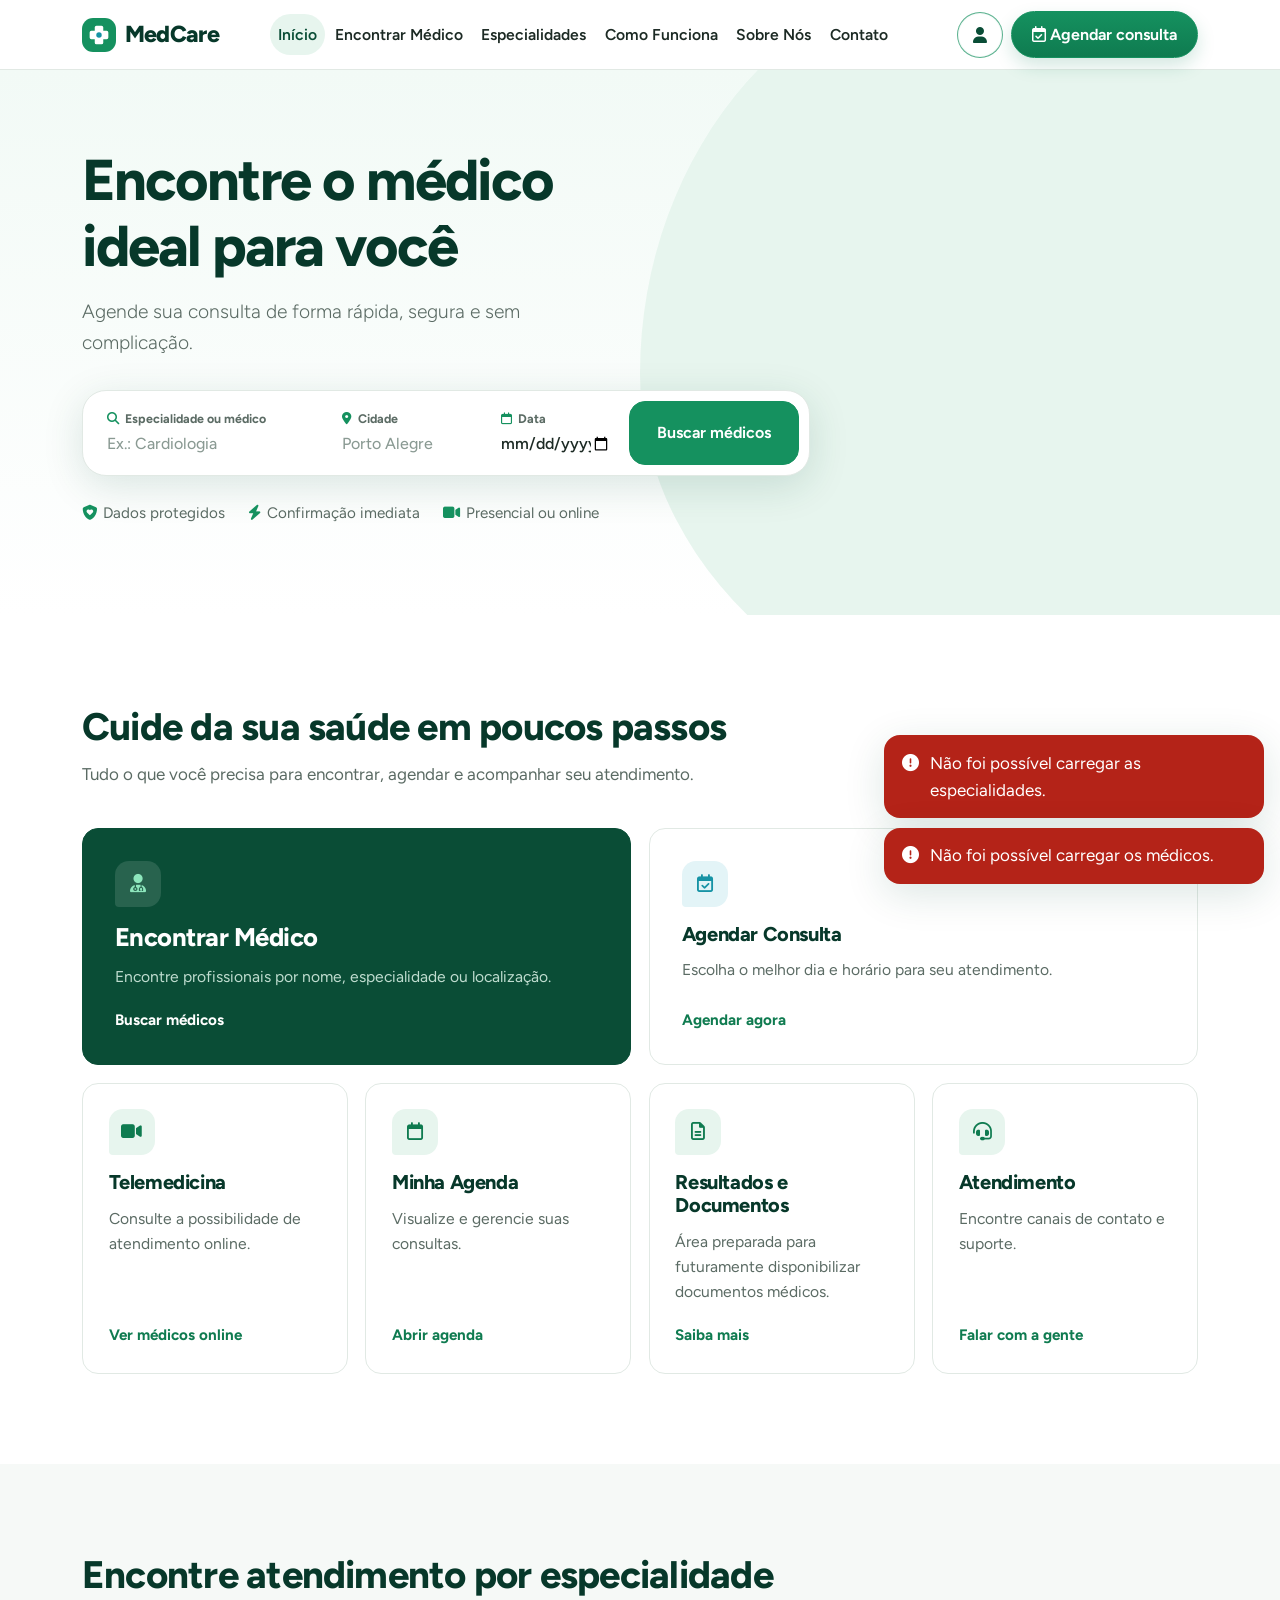
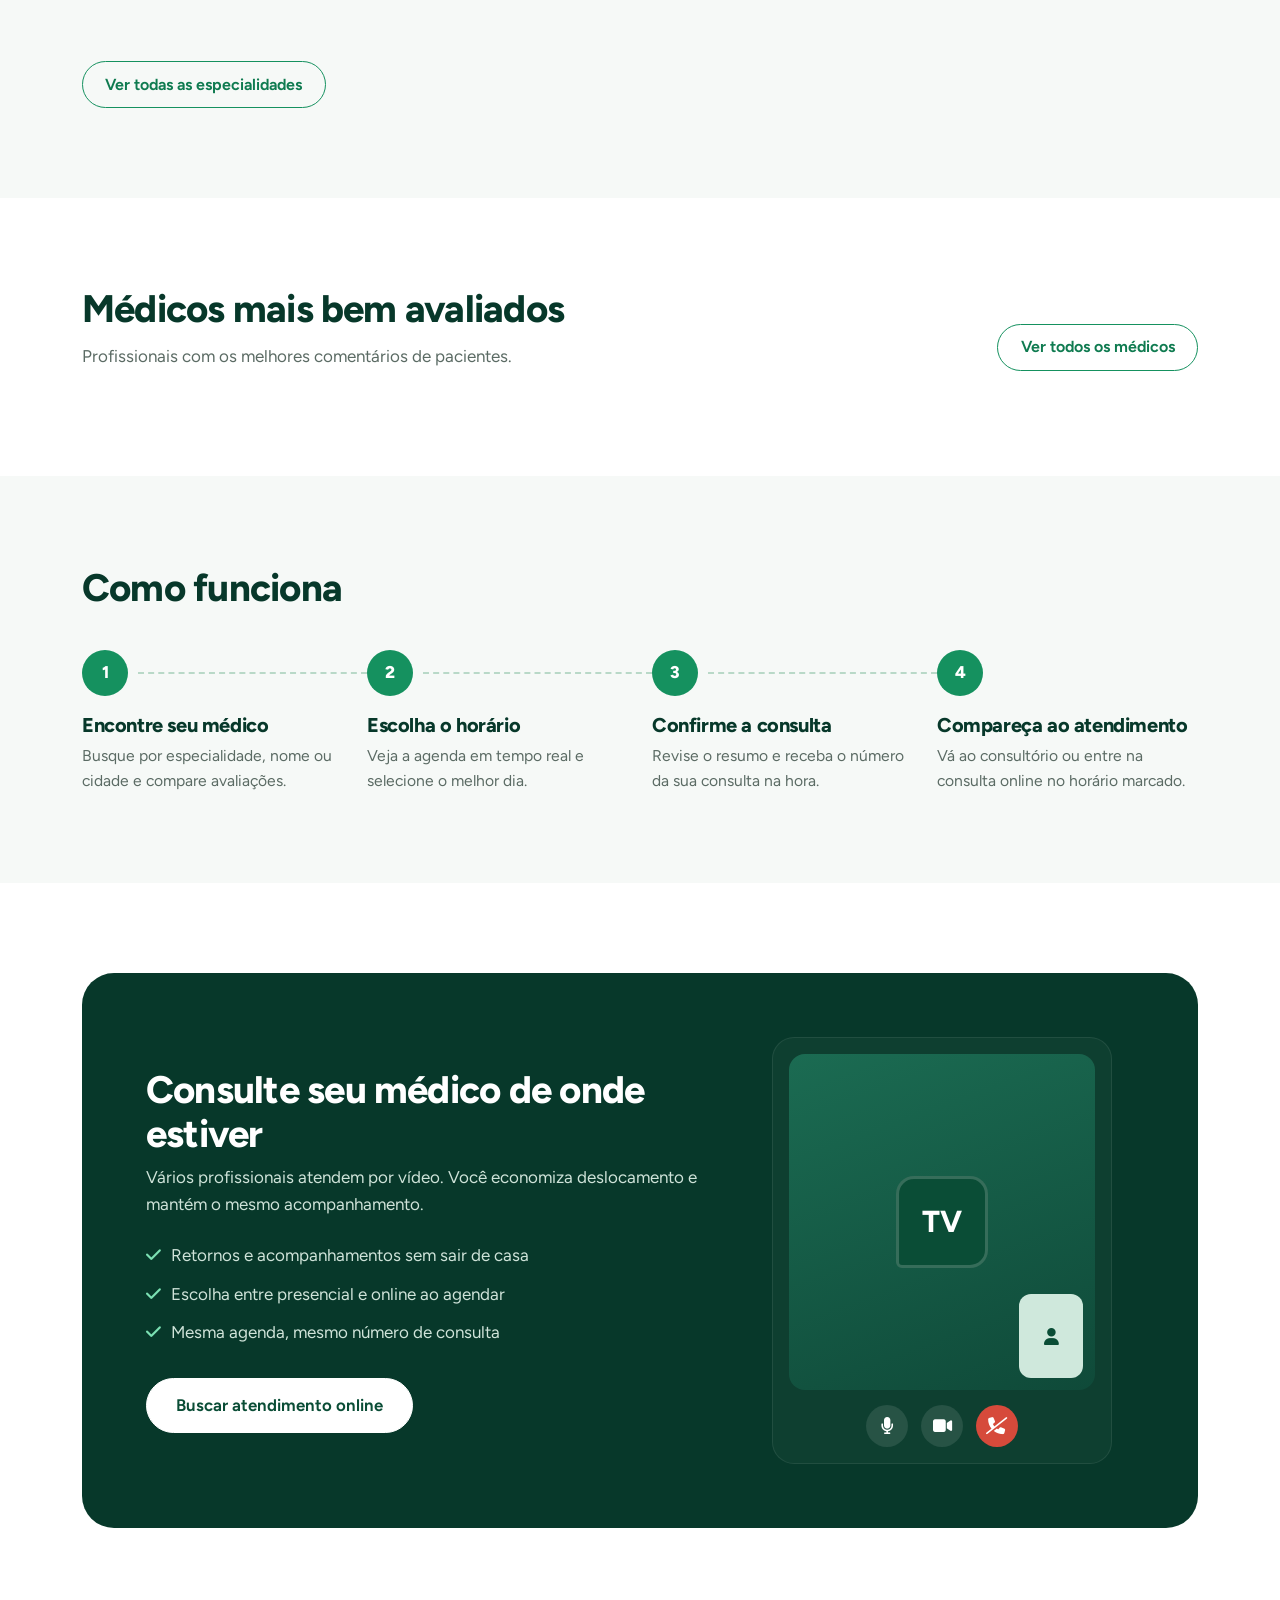
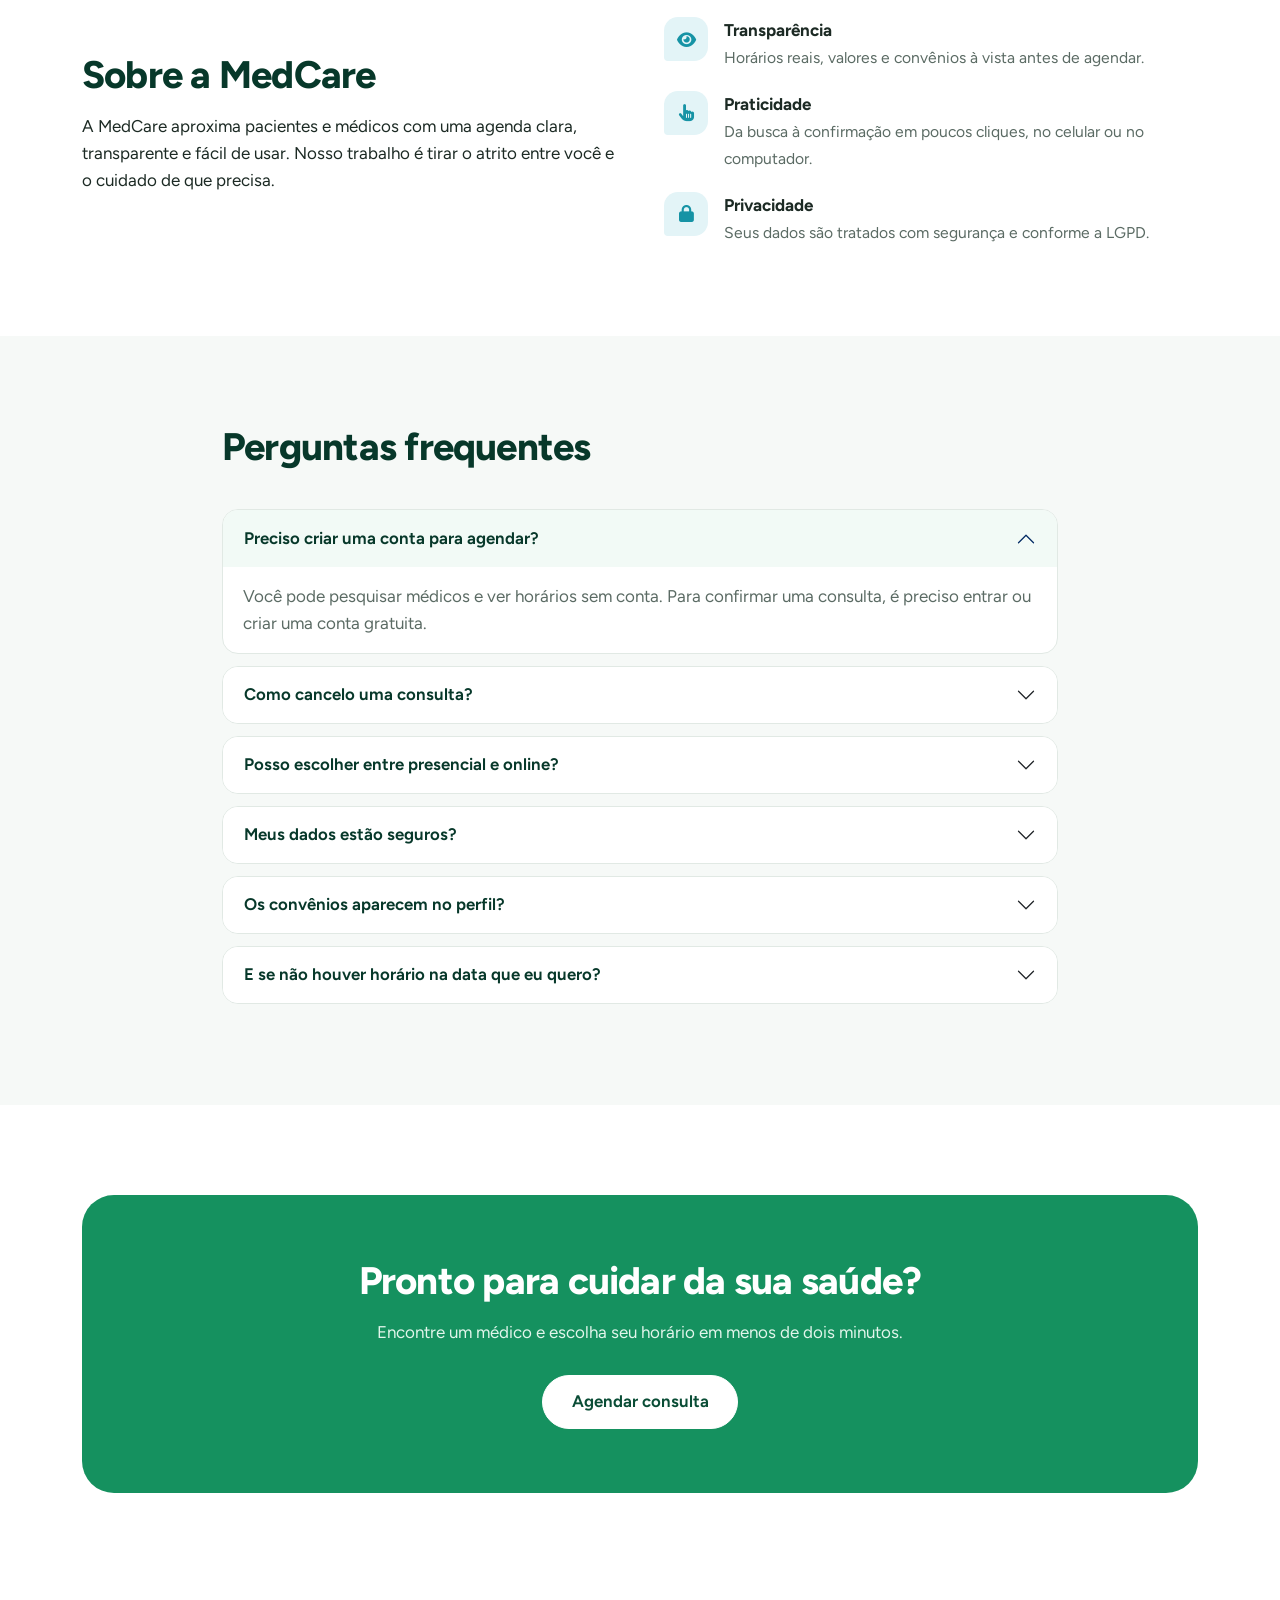
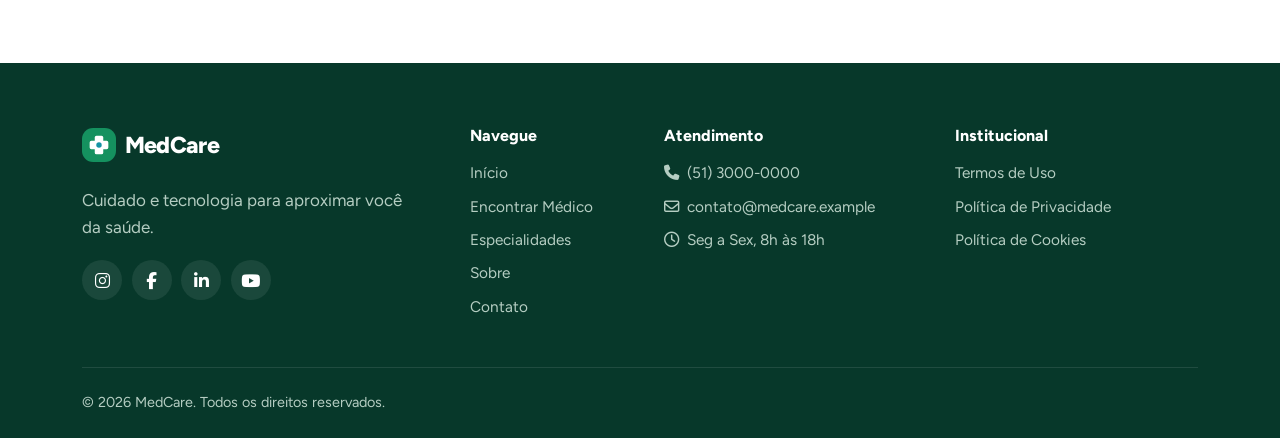
==== commit 744f63a5: "atualizando arquivos" ====
--- a/public/index.html
+++ b/public/index.html
@@ -1,283 +1,545 @@
-<!DOCTYPE html>
+<!doctype html>
 <html lang="pt-BR">
-<head>
-  <meta charset="utf-8">
-  <meta name="viewport" content="width=device-width, initial-scale=1">
-  <title>MedCare — Encontre o médico ideal e agende online</title>
-  <meta name="description" content="Encontre médicos por especialidade, veja horários disponíveis e agende sua consulta de forma rápida e segura.">
-  <meta name="theme-color" content="#15915F">
-  <link rel="icon" href="data:image/svg+xml,%3Csvg xmlns='http://www.w3.org/2000/svg' viewBox='0 0 40 40'%3E%3Crect width='40' height='40' rx='13' fill='%2315915F'/%3E%3Cpath d='M17 9h6a2 2 0 0 1 2 2v4h4a2 2 0 0 1 2 2v6a2 2 0 0 1-2 2h-4v4a2 2 0 0 1-2 2h-6a2 2 0 0 1-2-2v-4h-4a2 2 0 0 1-2-2v-6a2 2 0 0 1 2-2h4v-4a2 2 0 0 1 2-2Z' fill='%23fff'/%3E%3C/svg%3E">
-  <link rel="preconnect" href="https://fonts.googleapis.com">
-  <link rel="preconnect" href="https://fonts.gstatic.com" crossorigin>
-  <link href="https://fonts.googleapis.com/css2?family=Figtree:wght@400;500;600;700;800&display=swap" rel="stylesheet">
-  <link href="https://cdn.jsdelivr.net/npm/bootstrap@5.3.3/dist/css/bootstrap.min.css" rel="stylesheet">
-  <link href="https://cdnjs.cloudflare.com/ajax/libs/font-awesome/6.5.2/css/all.min.css" rel="stylesheet">
-  <link href="assets/css/style.css" rel="stylesheet">
-</head>
-<body data-pagina="inicio">
-<a class="skip-link" href="#conteudo">Pular para o conteúdo</a>
-
-<div data-include="components/header.html"></div>
-
-<main id="conteudo">
-<!-- HERO -->
-<section class="hero" aria-labelledby="hero-titulo">
-  <div class="container">
-    <div class="row align-items-center g-5">
-      <div class="col-lg-7 col-xl-8">
-        <h1 id="hero-titulo">Encontre o médico ideal para você</h1>
-        <p class="lead">Agende sua consulta de forma rápida, segura e sem complicação.</p>
-
-        <form class="busca-hero" action="medicos.html" method="get" role="search">
-          <div class="campo">
-            <label for="h-q"><i class="fa-solid fa-magnifying-glass"></i>Especialidade ou médico</label>
-            <input id="h-q" name="q" type="text" placeholder="Ex.: Cardiologia" autocomplete="off">
-          </div>
-          <div class="campo">
-            <label for="h-cidade"><i class="fa-solid fa-location-dot"></i>Cidade</label>
-            <input id="h-cidade" name="cidade" type="text" list="lista-cidades" placeholder="Porto Alegre">
-            <datalist id="lista-cidades"></datalist>
-          </div>
-          <div class="campo">
-            <label for="h-data"><i class="fa-regular fa-calendar"></i>Data</label>
-            <input id="h-data" name="data" type="date">
-          </div>
-          <button class="btn btn-mc" type="submit">Buscar médicos</button>
-        </form>
-
-        <div class="hero-confianca">
-          <span><i class="fa-solid fa-shield-heart"></i>Dados protegidos</span>
-          <span><i class="fa-solid fa-bolt"></i>Confirmação imediata</span>
-          <span><i class="fa-solid fa-video"></i>Presencial ou online</span>
-        </div>
-      </div>
-
-      <!-- Cartão "agenda ao vivo": preenchido por assets/js/home.js -->
-      <div class="col-lg-5 col-xl-4" id="coluna-agenda" hidden>
-        <div class="agenda-viva" aria-label="Exemplo de agenda disponível">
-          <div class="topo">
-            <div class="avatar" id="av-avatar" aria-hidden="true"></div>
+  <head>
+    <meta charset="utf-8" />
+    <meta name="viewport" content="width=device-width, initial-scale=1" />
+    <title>MedCare — Encontre o médico ideal e agende online</title>
+    <meta
+      name="description"
+      content="Encontre médicos por especialidade, veja horários disponíveis e agende sua consulta de forma rápida e segura."
+    />
+    <meta name="theme-color" content="#15915F" />
+    <link
+      rel="icon"
+      href="data:image/svg+xml,%3Csvg xmlns='http://www.w3.org/2000/svg' viewBox='0 0 40 40'%3E%3Crect width='40' height='40' rx='13' fill='%2315915F'/%3E%3Cpath d='M17 9h6a2 2 0 0 1 2 2v4h4a2 2 0 0 1 2 2v6a2 2 0 0 1-2 2h-4v4a2 2 0 0 1-2 2h-6a2 2 0 0 1-2-2v-4h-4a2 2 0 0 1-2-2v-6a2 2 0 0 1 2-2h4v-4a2 2 0 0 1 2-2Z' fill='%23fff'/%3E%3C/svg%3E"
+    />
+    <link rel="preconnect" href="https://fonts.googleapis.com" />
+    <link rel="preconnect" href="https://fonts.gstatic.com" crossorigin />
+    <link
+      href="https://fonts.googleapis.com/css2?family=Figtree:wght@400;500;600;700;800&display=swap"
+      rel="stylesheet"
+    />
+    <link
+      href="https://cdn.jsdelivr.net/npm/bootstrap@5.3.3/dist/css/bootstrap.min.css"
+      rel="stylesheet"
+    />
+    <link
+      href="https://cdnjs.cloudflare.com/ajax/libs/font-awesome/6.5.2/css/all.min.css"
+      rel="stylesheet"
+    />
+    <link href="assets/css/style.css" rel="stylesheet" />
+  </head>
+  <body data-pagina="inicio">
+    <a class="skip-link" href="#conteudo">Pular para o conteúdo</a>
+
+    <div data-include="components/header.html"></div>
+
+    <main id="conteudo">
+      <!-- HERO -->
+      <section class="hero" aria-labelledby="hero-titulo">
+        <div class="container">
+          <div class="row align-items-center g-5">
+            <div class="col-lg-7 col-xl-8">
+              <h1 id="hero-titulo">Encontre o médico ideal para você</h1>
+              <p class="lead">
+                Agende sua consulta de forma rápida, segura e sem complicação.
+              </p>
+
+              <form
+                class="busca-hero"
+                action="pages/medicos.php"
+                method="get"
+                role="search"
+              >
+                <div class="campo">
+                  <label for="h-q"
+                    ><i class="fa-solid fa-magnifying-glass"></i>Especialidade
+                    ou médico</label
+                  >
+                  <input
+                    id="h-q"
+                    name="q"
+                    type="text"
+                    placeholder="Ex.: Cardiologia"
+                    autocomplete="off"
+                  />
+                </div>
+                <div class="campo">
+                  <label for="h-cidade"
+                    ><i class="fa-solid fa-location-dot"></i>Cidade</label
+                  >
+                  <input
+                    id="h-cidade"
+                    name="cidade"
+                    type="text"
+                    list="lista-cidades"
+                    placeholder="Porto Alegre"
+                  />
+                  <datalist id="lista-cidades"></datalist>
+                </div>
+                <div class="campo">
+                  <label for="h-data"
+                    ><i class="fa-regular fa-calendar"></i>Data</label
+                  >
+                  <input id="h-data" name="data" type="date" />
+                </div>
+                <button class="btn btn-mc" type="submit">Buscar médicos</button>
+              </form>
+
+              <div class="hero-confianca">
+                <span
+                  ><i class="fa-solid fa-shield-heart"></i>Dados
+                  protegidos</span
+                >
+                <span
+                  ><i class="fa-solid fa-bolt"></i>Confirmação imediata</span
+                >
+                <span
+                  ><i class="fa-solid fa-video"></i>Presencial ou online</span
+                >
+              </div>
+            </div>
+
+            <!-- Cartão "agenda ao vivo": preenchido por assets/js/home.js -->
+            <div class="col-lg-5 col-xl-4" id="coluna-agenda" hidden>
+              <div
+                class="agenda-viva"
+                aria-label="Exemplo de agenda disponível"
+              >
+                <div class="topo">
+                  <div class="avatar" id="av-avatar" aria-hidden="true"></div>
+                  <div>
+                    <div class="nome" id="av-nome"></div>
+                    <div class="espec">
+                      <span id="av-esp"></span> ·
+                      <span class="nota"
+                        ><i class="fa-solid fa-star"></i
+                        ><span id="av-nota"></span
+                      ></span>
+                    </div>
+                  </div>
+                </div>
+                <div class="dias" id="av-dias"></div>
+                <div class="horas" id="av-horas"></div>
+                <div class="selo">
+                  <i class="fa-solid fa-circle-check"></i>Horários atualizados
+                  em tempo real
+                </div>
+              </div>
+            </div>
+          </div>
+        </div>
+      </section>
+
+      <!-- SERVIÇOS -->
+      <section class="secao" aria-labelledby="servicos-titulo">
+        <div class="container">
+          <div class="secao-titulo">
+            <h2 id="servicos-titulo">Cuide da sua saúde em poucos passos</h2>
+            <p>
+              Tudo o que você precisa para encontrar, agendar e acompanhar seu
+              atendimento.
+            </p>
+          </div>
+          <div class="grade-servicos">
+            <a class="servico grande escuro" href="pages/medicos.php">
+              <span class="icone"><i class="fa-solid fa-user-doctor"></i></span>
+              <h3>Encontrar Médico</h3>
+              <p>
+                Encontre profissionais por nome, especialidade ou localização.
+              </p>
+              <span class="mais">Buscar médicos</span>
+            </a>
+            <a class="servico grande teal" href="pages/agendamento.php">
+              <span class="icone"
+                ><i class="fa-regular fa-calendar-check"></i
+              ></span>
+              <h3>Agendar Consulta</h3>
+              <p>Escolha o melhor dia e horário para seu atendimento.</p>
+              <span class="mais">Agendar agora</span>
+            </a>
+            <a class="servico" href="pages/medicos.php?atendimento=online">
+              <span class="icone"><i class="fa-solid fa-video"></i></span>
+              <h3>Telemedicina</h3>
+              <p>Consulte a possibilidade de atendimento online.</p>
+              <span class="mais">Ver médicos online</span>
+            </a>
+            <a class="servico" href="pages/consultas.php">
+              <span class="icone"><i class="fa-regular fa-calendar"></i></span>
+              <h3>Minha Agenda</h3>
+              <p>Visualize e gerencie suas consultas.</p>
+              <span class="mais">Abrir agenda</span>
+            </a>
+            <a class="servico" href="#faq">
+              <span class="icone"
+                ><i class="fa-regular fa-file-lines"></i
+              ></span>
+              <h3>Resultados e Documentos</h3>
+              <p>
+                Área preparada para futuramente disponibilizar documentos
+                médicos.
+              </p>
+              <span class="mais">Saiba mais</span>
+            </a>
+            <a class="servico" href="#contato">
+              <span class="icone"><i class="fa-solid fa-headset"></i></span>
+              <h3>Atendimento</h3>
+              <p>Encontre canais de contato e suporte.</p>
+              <span class="mais">Falar com a gente</span>
+            </a>
+          </div>
+        </div>
+      </section>
+
+      <!-- ESPECIALIDADES (preenchido por home.js) -->
+      <section class="secao secao-mint" aria-labelledby="esp-titulo">
+        <div class="container">
+          <div class="secao-titulo">
+            <h2 id="esp-titulo">Encontre atendimento por especialidade</h2>
+          </div>
+          <div class="grade-esp" id="grade-esp"></div>
+          <div class="mt-4">
+            <a class="btn btn-mc-outline" href="pages/especialidades.php"
+              >Ver todas as especialidades</a
+            >
+          </div>
+        </div>
+      </section>
+
+      <!-- MÉDICOS EM DESTAQUE (preenchido por home.js) -->
+      <section class="secao" aria-labelledby="dest-titulo">
+        <div class="container">
+          <div
+            class="secao-titulo d-flex justify-content-between align-items-end flex-wrap gap-3"
+          >
             <div>
-              <div class="nome" id="av-nome"></div>
-              <div class="espec"><span id="av-esp"></span> · <span class="nota"><i class="fa-solid fa-star"></i><span id="av-nota"></span></span></div>
-            </div>
-          </div>
-          <div class="dias" id="av-dias"></div>
-          <div class="horas" id="av-horas"></div>
-          <div class="selo"><i class="fa-solid fa-circle-check"></i>Horários atualizados em tempo real</div>
-        </div>
-      </div>
-    </div>
-  </div>
-</section>
-
-<!-- SERVIÇOS -->
-<section class="secao" aria-labelledby="servicos-titulo">
-  <div class="container">
-    <div class="secao-titulo">
-      <h2 id="servicos-titulo">Cuide da sua saúde em poucos passos</h2>
-      <p>Tudo o que você precisa para encontrar, agendar e acompanhar seu atendimento.</p>
-    </div>
-    <div class="grade-servicos">
-      <a class="servico grande escuro" href="medicos.html">
-        <span class="icone"><i class="fa-solid fa-user-doctor"></i></span>
-        <h3>Encontrar Médico</h3>
-        <p>Encontre profissionais por nome, especialidade ou localização.</p>
-        <span class="mais">Buscar médicos</span>
-      </a>
-      <a class="servico grande teal" href="agendamento.html">
-        <span class="icone"><i class="fa-regular fa-calendar-check"></i></span>
-        <h3>Agendar Consulta</h3>
-        <p>Escolha o melhor dia e horário para seu atendimento.</p>
-        <span class="mais">Agendar agora</span>
-      </a>
-      <a class="servico" href="medicos.html?atendimento=online">
-        <span class="icone"><i class="fa-solid fa-video"></i></span>
-        <h3>Telemedicina</h3>
-        <p>Consulte a possibilidade de atendimento online.</p>
-        <span class="mais">Ver médicos online</span>
-      </a>
-      <a class="servico" href="consultas.html">
-        <span class="icone"><i class="fa-regular fa-calendar"></i></span>
-        <h3>Minha Agenda</h3>
-        <p>Visualize e gerencie suas consultas.</p>
-        <span class="mais">Abrir agenda</span>
-      </a>
-      <a class="servico" href="#faq">
-        <span class="icone"><i class="fa-regular fa-file-lines"></i></span>
-        <h3>Resultados e Documentos</h3>
-        <p>Área preparada para futuramente disponibilizar documentos médicos.</p>
-        <span class="mais">Saiba mais</span>
-      </a>
-      <a class="servico" href="#contato">
-        <span class="icone"><i class="fa-solid fa-headset"></i></span>
-        <h3>Atendimento</h3>
-        <p>Encontre canais de contato e suporte.</p>
-        <span class="mais">Falar com a gente</span>
-      </a>
-    </div>
-  </div>
-</section>
-
-<!-- ESPECIALIDADES (preenchido por home.js) -->
-<section class="secao secao-mint" aria-labelledby="esp-titulo">
-  <div class="container">
-    <div class="secao-titulo"><h2 id="esp-titulo">Encontre atendimento por especialidade</h2></div>
-    <div class="grade-esp" id="grade-esp"></div>
-    <div class="mt-4"><a class="btn btn-mc-outline" href="especialidades.html">Ver todas as especialidades</a></div>
-  </div>
-</section>
-
-<!-- MÉDICOS EM DESTAQUE (preenchido por home.js) -->
-<section class="secao" aria-labelledby="dest-titulo">
-  <div class="container">
-    <div class="secao-titulo d-flex justify-content-between align-items-end flex-wrap gap-3">
-      <div>
-        <h2 id="dest-titulo">Médicos mais bem avaliados</h2>
-        <p>Profissionais com os melhores comentários de pacientes.</p>
-      </div>
-      <a class="btn btn-mc-outline" href="medicos.html">Ver todos os médicos</a>
-    </div>
-    <div class="row g-4" id="destaques"></div>
-  </div>
-</section>
-
-<!-- COMO FUNCIONA -->
-<section class="secao secao-mint" id="como-funciona" aria-labelledby="como-titulo">
-  <div class="container">
-    <div class="secao-titulo"><h2 id="como-titulo">Como funciona</h2></div>
-    <div class="passos">
-      <div class="passo"><h3>Encontre seu médico</h3><p>Busque por especialidade, nome ou cidade e compare avaliações.</p></div>
-      <div class="passo"><h3>Escolha o horário</h3><p>Veja a agenda em tempo real e selecione o melhor dia.</p></div>
-      <div class="passo"><h3>Confirme a consulta</h3><p>Revise o resumo e receba o número da sua consulta na hora.</p></div>
-      <div class="passo"><h3>Compareça ao atendimento</h3><p>Vá ao consultório ou entre na consulta online no horário marcado.</p></div>
-    </div>
-  </div>
-</section>
-
-<!-- TELEMEDICINA -->
-<section class="secao" aria-labelledby="tele-titulo">
-  <div class="container">
-    <div class="tele">
-      <div class="row align-items-center g-5">
-        <div class="col-lg-7">
-          <h2 id="tele-titulo">Consulte seu médico de onde estiver</h2>
-          <p>Vários profissionais atendem por vídeo. Você economiza deslocamento e mantém o mesmo acompanhamento.</p>
-          <ul>
-            <li><i class="fa-solid fa-check"></i>Retornos e acompanhamentos sem sair de casa</li>
-            <li><i class="fa-solid fa-check"></i>Escolha entre presencial e online ao agendar</li>
-            <li><i class="fa-solid fa-check"></i>Mesma agenda, mesmo número de consulta</li>
-          </ul>
-          <a class="btn btn-claro btn-lg" href="medicos.html?atendimento=online">Buscar atendimento online</a>
-        </div>
-        <div class="col-lg-5" aria-hidden="true">
-          <div class="tele-tela">
-            <div class="video"><div class="avatar">TV</div><div class="minha"><i class="fa-solid fa-user"></i></div></div>
-            <div class="controles">
-              <span><i class="fa-solid fa-microphone"></i></span>
-              <span><i class="fa-solid fa-video"></i></span>
-              <span class="fim"><i class="fa-solid fa-phone-slash"></i></span>
-            </div>
-          </div>
-        </div>
-      </div>
-    </div>
-  </div>
-</section>
-
-<!-- SOBRE -->
-<section class="secao pt-0" id="sobre" aria-labelledby="sobre-titulo">
-  <div class="container">
-    <div class="row g-5 align-items-center">
-      <div class="col-lg-6">
-        <h2 id="sobre-titulo">Sobre a MedCare</h2>
-        <p class="mt-3">A MedCare aproxima pacientes e médicos com uma agenda clara, transparente e fácil de usar. Nosso trabalho é tirar o atrito entre você e o cuidado de que precisa.</p>
-      </div>
-      <div class="col-lg-6">
-        <div class="principios">
-          <div class="principio"><i class="fa-solid fa-eye"></i><div><b>Transparência</b><span>Horários reais, valores e convênios à vista antes de agendar.</span></div></div>
-          <div class="principio"><i class="fa-solid fa-hand-pointer"></i><div><b>Praticidade</b><span>Da busca à confirmação em poucos cliques, no celular ou no computador.</span></div></div>
-          <div class="principio"><i class="fa-solid fa-lock"></i><div><b>Privacidade</b><span>Seus dados são tratados com segurança e conforme a LGPD.</span></div></div>
-        </div>
-      </div>
-    </div>
-  </div>
-</section>
-
-<!-- FAQ -->
-<section class="secao secao-mint" id="faq" aria-labelledby="faq-titulo">
-  <div class="container" style="max-width: 860px;">
-    <div class="secao-titulo"><h2 id="faq-titulo">Perguntas frequentes</h2></div>
-    <div class="accordion" id="faqLista">
-      <div class="accordion-item">
-        <h3 class="accordion-header">
-          <button class="accordion-button" type="button" data-bs-toggle="collapse" data-bs-target="#faq0" aria-expanded="true" aria-controls="faq0">Preciso criar uma conta para agendar?</button>
-        </h3>
-        <div id="faq0" class="accordion-collapse collapse show" data-bs-parent="#faqLista">
-          <div class="accordion-body">Você pode pesquisar médicos e ver horários sem conta. Para confirmar uma consulta, é preciso entrar ou criar uma conta gratuita.</div>
-        </div>
-      </div>
-      <div class="accordion-item">
-        <h3 class="accordion-header">
-          <button class="accordion-button collapsed" type="button" data-bs-toggle="collapse" data-bs-target="#faq1" aria-expanded="false" aria-controls="faq1">Como cancelo uma consulta?</button>
-        </h3>
-        <div id="faq1" class="accordion-collapse collapse" data-bs-parent="#faqLista">
-          <div class="accordion-body">Em Minhas consultas, escolha a consulta e clique em Cancelar consulta. O horário volta para a agenda do médico. Consultas já concluídas não podem ser canceladas.</div>
-        </div>
-      </div>
-      <div class="accordion-item">
-        <h3 class="accordion-header">
-          <button class="accordion-button collapsed" type="button" data-bs-toggle="collapse" data-bs-target="#faq2" aria-expanded="false" aria-controls="faq2">Posso escolher entre presencial e online?</button>
-        </h3>
-        <div id="faq2" class="accordion-collapse collapse" data-bs-parent="#faqLista">
-          <div class="accordion-body">Sim, quando o médico oferece as duas modalidades. A opção aparece na etapa de agendamento.</div>
-        </div>
-      </div>
-      <div class="accordion-item">
-        <h3 class="accordion-header">
-          <button class="accordion-button collapsed" type="button" data-bs-toggle="collapse" data-bs-target="#faq3" aria-expanded="false" aria-controls="faq3">Meus dados estão seguros?</button>
-        </h3>
-        <div id="faq3" class="accordion-collapse collapse" data-bs-parent="#faqLista">
-          <div class="accordion-body">Sim. As senhas são armazenadas com criptografia (hash) e o acesso às informações respeita o tipo de usuário: paciente, médico ou administrador.</div>
-        </div>
-      </div>
-      <div class="accordion-item">
-        <h3 class="accordion-header">
-          <button class="accordion-button collapsed" type="button" data-bs-toggle="collapse" data-bs-target="#faq4" aria-expanded="false" aria-controls="faq4">Os convênios aparecem no perfil?</button>
-        </h3>
-        <div id="faq4" class="accordion-collapse collapse" data-bs-parent="#faqLista">
-          <div class="accordion-body">Cada médico mostra os convênios que aceita e o valor da consulta particular.</div>
-        </div>
-      </div>
-      <div class="accordion-item">
-        <h3 class="accordion-header">
-          <button class="accordion-button collapsed" type="button" data-bs-toggle="collapse" data-bs-target="#faq5" aria-expanded="false" aria-controls="faq5">E se não houver horário na data que eu quero?</button>
-        </h3>
-        <div id="faq5" class="accordion-collapse collapse" data-bs-parent="#faqLista">
-          <div class="accordion-body">Use a busca com data para ver quem tem vaga naquele dia, ou veja o próximo horário disponível em cada cartão.</div>
-        </div>
-      </div>
-    </div>
-  </div>
-</section>
-
-<!-- CTA -->
-<section class="secao" aria-labelledby="cta-titulo">
-  <div class="container">
-    <div class="cta">
-      <h2 id="cta-titulo">Pronto para cuidar da sua saúde?</h2>
-      <p>Encontre um médico e escolha seu horário em menos de dois minutos.</p>
-      <a class="btn btn-claro btn-lg" href="agendamento.html">Agendar consulta</a>
-    </div>
-  </div>
-</section>
-</main>
-
-<div data-include="components/footer.html"></div>
-<div data-include="components/templates.html"></div>
-
-<script src="https://cdn.jsdelivr.net/npm/bootstrap@5.3.3/dist/js/bootstrap.bundle.min.js"></script>
-<script src="assets/js/core.js"></script>
-<script src="assets/js/home.js"></script>
-</body>
+              <h2 id="dest-titulo">Médicos mais bem avaliados</h2>
+              <p>Profissionais com os melhores comentários de pacientes.</p>
+            </div>
+            <a class="btn btn-mc-outline" href="pages/medicos.php"
+              >Ver todos os médicos</a
+            >
+          </div>
+          <div class="row g-4" id="destaques"></div>
+        </div>
+      </section>
+
+      <!-- COMO FUNCIONA -->
+      <section
+        class="secao secao-mint"
+        id="como-funciona"
+        aria-labelledby="como-titulo"
+      >
+        <div class="container">
+          <div class="secao-titulo">
+            <h2 id="como-titulo">Como funciona</h2>
+          </div>
+          <div class="passos">
+            <div class="passo">
+              <h3>Encontre seu médico</h3>
+              <p>
+                Busque por especialidade, nome ou cidade e compare avaliações.
+              </p>
+            </div>
+            <div class="passo">
+              <h3>Escolha o horário</h3>
+              <p>Veja a agenda em tempo real e selecione o melhor dia.</p>
+            </div>
+            <div class="passo">
+              <h3>Confirme a consulta</h3>
+              <p>Revise o resumo e receba o número da sua consulta na hora.</p>
+            </div>
+            <div class="passo">
+              <h3>Compareça ao atendimento</h3>
+              <p>
+                Vá ao consultório ou entre na consulta online no horário
+                marcado.
+              </p>
+            </div>
+          </div>
+        </div>
+      </section>
+
+      <!-- TELEMEDICINA -->
+      <section class="secao" aria-labelledby="tele-titulo">
+        <div class="container">
+          <div class="tele">
+            <div class="row align-items-center g-5">
+              <div class="col-lg-7">
+                <h2 id="tele-titulo">Consulte seu médico de onde estiver</h2>
+                <p>
+                  Vários profissionais atendem por vídeo. Você economiza
+                  deslocamento e mantém o mesmo acompanhamento.
+                </p>
+                <ul>
+                  <li>
+                    <i class="fa-solid fa-check"></i>Retornos e acompanhamentos
+                    sem sair de casa
+                  </li>
+                  <li>
+                    <i class="fa-solid fa-check"></i>Escolha entre presencial e
+                    online ao agendar
+                  </li>
+                  <li>
+                    <i class="fa-solid fa-check"></i>Mesma agenda, mesmo número
+                    de consulta
+                  </li>
+                </ul>
+                <a
+                  class="btn btn-claro btn-lg"
+                  href="pages/medicos.php?atendimento=online"
+                  >Buscar atendimento online</a
+                >
+              </div>
+              <div class="col-lg-5" aria-hidden="true">
+                <div class="tele-tela">
+                  <div class="video">
+                    <div class="avatar">TV</div>
+                    <div class="minha"><i class="fa-solid fa-user"></i></div>
+                  </div>
+                  <div class="controles">
+                    <span><i class="fa-solid fa-microphone"></i></span>
+                    <span><i class="fa-solid fa-video"></i></span>
+                    <span class="fim"
+                      ><i class="fa-solid fa-phone-slash"></i
+                    ></span>
+                  </div>
+                </div>
+              </div>
+            </div>
+          </div>
+        </div>
+      </section>
+
+      <!-- SOBRE -->
+      <section class="secao pt-0" id="sobre" aria-labelledby="sobre-titulo">
+        <div class="container">
+          <div class="row g-5 align-items-center">
+            <div class="col-lg-6">
+              <h2 id="sobre-titulo">Sobre a MedCare</h2>
+              <p class="mt-3">
+                A MedCare aproxima pacientes e médicos com uma agenda clara,
+                transparente e fácil de usar. Nosso trabalho é tirar o atrito
+                entre você e o cuidado de que precisa.
+              </p>
+            </div>
+            <div class="col-lg-6">
+              <div class="principios">
+                <div class="principio">
+                  <i class="fa-solid fa-eye"></i>
+                  <div>
+                    <b>Transparência</b
+                    ><span
+                      >Horários reais, valores e convênios à vista antes de
+                      agendar.</span
+                    >
+                  </div>
+                </div>
+                <div class="principio">
+                  <i class="fa-solid fa-hand-pointer"></i>
+                  <div>
+                    <b>Praticidade</b
+                    ><span
+                      >Da busca à confirmação em poucos cliques, no celular ou
+                      no computador.</span
+                    >
+                  </div>
+                </div>
+                <div class="principio">
+                  <i class="fa-solid fa-lock"></i>
+                  <div>
+                    <b>Privacidade</b
+                    ><span
+                      >Seus dados são tratados com segurança e conforme a
+                      LGPD.</span
+                    >
+                  </div>
+                </div>
+              </div>
+            </div>
+          </div>
+        </div>
+      </section>
+
+      <!-- FAQ -->
+      <section class="secao secao-mint" id="faq" aria-labelledby="faq-titulo">
+        <div class="container" style="max-width: 860px">
+          <div class="secao-titulo">
+            <h2 id="faq-titulo">Perguntas frequentes</h2>
+          </div>
+          <div class="accordion" id="faqLista">
+            <div class="accordion-item">
+              <h3 class="accordion-header">
+                <button
+                  class="accordion-button"
+                  type="button"
+                  data-bs-toggle="collapse"
+                  data-bs-target="#faq0"
+                  aria-expanded="true"
+                  aria-controls="faq0"
+                >
+                  Preciso criar uma conta para agendar?
+                </button>
+              </h3>
+              <div
+                id="faq0"
+                class="accordion-collapse collapse show"
+                data-bs-parent="#faqLista"
+              >
+                <div class="accordion-body">
+                  Você pode pesquisar médicos e ver horários sem conta. Para
+                  confirmar uma consulta, é preciso entrar ou criar uma conta
+                  gratuita.
+                </div>
+              </div>
+            </div>
+            <div class="accordion-item">
+              <h3 class="accordion-header">
+                <button
+                  class="accordion-button collapsed"
+                  type="button"
+                  data-bs-toggle="collapse"
+                  data-bs-target="#faq1"
+                  aria-expanded="false"
+                  aria-controls="faq1"
+                >
+                  Como cancelo uma consulta?
+                </button>
+              </h3>
+              <div
+                id="faq1"
+                class="accordion-collapse collapse"
+                data-bs-parent="#faqLista"
+              >
+                <div class="accordion-body">
+                  Em Minhas consultas, escolha a consulta e clique em Cancelar
+                  consulta. O horário volta para a agenda do médico. Consultas
+                  já concluídas não podem ser canceladas.
+                </div>
+              </div>
+            </div>
+            <div class="accordion-item">
+              <h3 class="accordion-header">
+                <button
+                  class="accordion-button collapsed"
+                  type="button"
+                  data-bs-toggle="collapse"
+                  data-bs-target="#faq2"
+                  aria-expanded="false"
+                  aria-controls="faq2"
+                >
+                  Posso escolher entre presencial e online?
+                </button>
+              </h3>
+              <div
+                id="faq2"
+                class="accordion-collapse collapse"
+                data-bs-parent="#faqLista"
+              >
+                <div class="accordion-body">
+                  Sim, quando o médico oferece as duas modalidades. A opção
+                  aparece na etapa de agendamento.
+                </div>
+              </div>
+            </div>
+            <div class="accordion-item">
+              <h3 class="accordion-header">
+                <button
+                  class="accordion-button collapsed"
+                  type="button"
+                  data-bs-toggle="collapse"
+                  data-bs-target="#faq3"
+                  aria-expanded="false"
+                  aria-controls="faq3"
+                >
+                  Meus dados estão seguros?
+                </button>
+              </h3>
+              <div
+                id="faq3"
+                class="accordion-collapse collapse"
+                data-bs-parent="#faqLista"
+              >
+                <div class="accordion-body">
+                  Sim. As senhas são armazenadas com criptografia (hash) e o
+                  acesso às informações respeita o tipo de usuário: paciente,
+                  médico ou administrador.
+                </div>
+              </div>
+            </div>
+            <div class="accordion-item">
+              <h3 class="accordion-header">
+                <button
+                  class="accordion-button collapsed"
+                  type="button"
+                  data-bs-toggle="collapse"
+                  data-bs-target="#faq4"
+                  aria-expanded="false"
+                  aria-controls="faq4"
+                >
+                  Os convênios aparecem no perfil?
+                </button>
+              </h3>
+              <div
+                id="faq4"
+                class="accordion-collapse collapse"
+                data-bs-parent="#faqLista"
+              >
+                <div class="accordion-body">
+                  Cada médico mostra os convênios que aceita e o valor da
+                  consulta particular.
+                </div>
+              </div>
+            </div>
+            <div class="accordion-item">
+              <h3 class="accordion-header">
+                <button
+                  class="accordion-button collapsed"
+                  type="button"
+                  data-bs-toggle="collapse"
+                  data-bs-target="#faq5"
+                  aria-expanded="false"
+                  aria-controls="faq5"
+                >
+                  E se não houver horário na data que eu quero?
+                </button>
+              </h3>
+              <div
+                id="faq5"
+                class="accordion-collapse collapse"
+                data-bs-parent="#faqLista"
+              >
+                <div class="accordion-body">
+                  Use a busca com data para ver quem tem vaga naquele dia, ou
+                  veja o próximo horário disponível em cada cartão.
+                </div>
+              </div>
+            </div>
+          </div>
+        </div>
+      </section>
+
+      <!-- CTA -->
+      <section class="secao" aria-labelledby="cta-titulo">
+        <div class="container">
+          <div class="cta">
+            <h2 id="cta-titulo">Pronto para cuidar da sua saúde?</h2>
+            <p>
+              Encontre um médico e escolha seu horário em menos de dois minutos.
+            </p>
+            <a class="btn btn-claro btn-lg" href="pages/agendamento.php"
+              >Agendar consulta</a
+            >
+          </div>
+        </div>
+      </section>
+    </main>
+
+    <div data-include="components/footer.html"></div>
+    <div data-include="components/templates.html"></div>
+
+    <script src="https://cdn.jsdelivr.net/npm/bootstrap@5.3.3/dist/js/bootstrap.bundle.min.js"></script>
+    <script src="assets/js/core.js"></script>
+    <script src="assets/js/home.js"></script>
+  </body>
 </html>
--- a/public/assets/css/style.css
+++ b/public/assets/css/style.css
@@ -49,7 +49,7 @@
 .btn-mc:hover, .btn-mc:focus { background: var(--mc-green-600); border-color: var(--mc-green-600); color: #fff; box-shadow: 0 6px 18px rgba(21, 145, 95, .3); }
 .btn-mc-outline { background: transparent; border: 1.5px solid var(--mc-green); color: var(--mc-green-600); }
 .btn-mc-outline:hover { background: var(--mc-mint); color: var(--mc-green-800); border-color: var(--mc-green); }
-.btn-ghost { background: transparent; color: var(--mc-ink); border: 0; }
+.btn-ghost { background: transparent; color: var(--mc-ink); border: 1.5px solid transparent; }
 .btn-ghost:hover { background: var(--mc-mint); color: var(--mc-green-800); }
 .btn-claro { background: #fff; color: var(--mc-green-800); border-color: #fff; }
 .btn-claro:hover { background: var(--mc-mint); color: var(--mc-green-900); }
@@ -60,6 +60,10 @@
 /* ---------- Header ---------- */
 .mc-header { position: sticky; top: 0; z-index: 1030; background: rgba(255, 255, 255, .94); backdrop-filter: blur(10px); border-bottom: 1px solid var(--mc-line); }
 .mc-header .navbar { padding: .7rem 0; }
+.mc-header .navbar > .container { display: flex; align-items: center; justify-content: space-between; gap: 1.25rem; }
+.mc-header .navbar-collapse { display: flex !important; align-items: center; justify-content: space-between; flex: 1; }
+.mc-header .navbar-nav { display: flex; align-items: center; justify-content: center; gap: .15rem; flex-wrap: nowrap; margin: 0 auto; }
+.mc-header .nav-item { white-space: nowrap; }
 .mc-logo { display: inline-flex; align-items: center; gap: .55rem; font-weight: 800; font-size: 1.45rem; letter-spacing: -.03em; color: var(--mc-green-900); text-decoration: none; }
 .mc-logo svg { width: 34px; height: 34px; flex: none; }
 .mc-logo:hover { color: var(--mc-green-900); }
@@ -67,11 +71,65 @@
 .mc-header .nav-link:hover, .mc-header .nav-link.active { background: var(--mc-mint); color: var(--mc-green-800); }
 .navbar-toggler { border: 1.5px solid var(--mc-line); border-radius: var(--r-sm); padding: .4rem .6rem; }
 .navbar-toggler:focus { box-shadow: none; outline: 3px solid var(--mc-teal); }
-.mc-header .acoes { display: flex; align-items: center; gap: .5rem; flex-wrap: wrap; }
+.mc-header .acoes { display: flex; align-items: center; gap: .5rem; flex-wrap: wrap; margin-left: auto; }
+.mc-header .acoes .btn { min-height: 46px; }
+.user-menu { position: relative; }
+.user-menu-trigger {
+  width: 46px;
+  height: 46px;
+  padding: 0;
+  border-radius: 50%;
+  border: 1.5px solid rgba(21, 145, 95, .7);
+  color: var(--mc-green-800);
+  background: #fff;
+  display: inline-flex;
+  align-items: center;
+  justify-content: center;
+  box-shadow: inset 0 0 0 1px rgba(21, 145, 95, .05);
+}
+.user-menu-trigger:hover,
+.user-menu-trigger:focus,
+.user-menu-trigger.show {
+  background: var(--mc-mint);
+  border-color: var(--mc-green);
+  color: var(--mc-green-900);
+}
+.user-menu-list {
+  min-width: 190px;
+  border-radius: 16px;
+  border: 1px solid var(--mc-line);
+  box-shadow: var(--sombra-1);
+  padding: .4rem;
+  margin-top: .6rem;
+}
+.user-menu-list .dropdown-item {
+  border-radius: 10px;
+  font-weight: 600;
+  color: var(--mc-ink);
+  padding: .7rem .9rem;
+}
+.user-menu-list .dropdown-item:hover,
+.user-menu-list .dropdown-item:focus {
+  background: var(--mc-mint);
+  color: var(--mc-green-900);
+}
+.mc-header .acoes .btn-mc {
+  background: linear-gradient(180deg, var(--mc-green) 0%, var(--mc-green-600) 100%);
+  border-color: var(--mc-green);
+  padding-inline: 1.25rem;
+  box-shadow: 0 8px 18px rgba(19, 128, 91, .18);
+}
+.mc-header .acoes .btn-mc:hover {
+  transform: translateY(-1px);
+}
 @media (max-width: 991.98px) {
+  .mc-header .navbar-collapse { display: none !important; }
+  .mc-header .navbar-collapse.show { display: flex !important; }
+  .mc-header .navbar-nav { flex-wrap: wrap; justify-content: flex-start; margin: 0; }
   .mc-header .navbar-collapse { padding: 1rem 0 .5rem; }
   .mc-header .acoes { margin-top: 1rem; padding-top: 1rem; border-top: 1px solid var(--mc-line); }
   .mc-header .acoes .btn { flex: 1 1 auto; text-align: center; }
+  .user-menu { margin-left: auto; }
 }
 
 /* ---------- Hero ---------- */
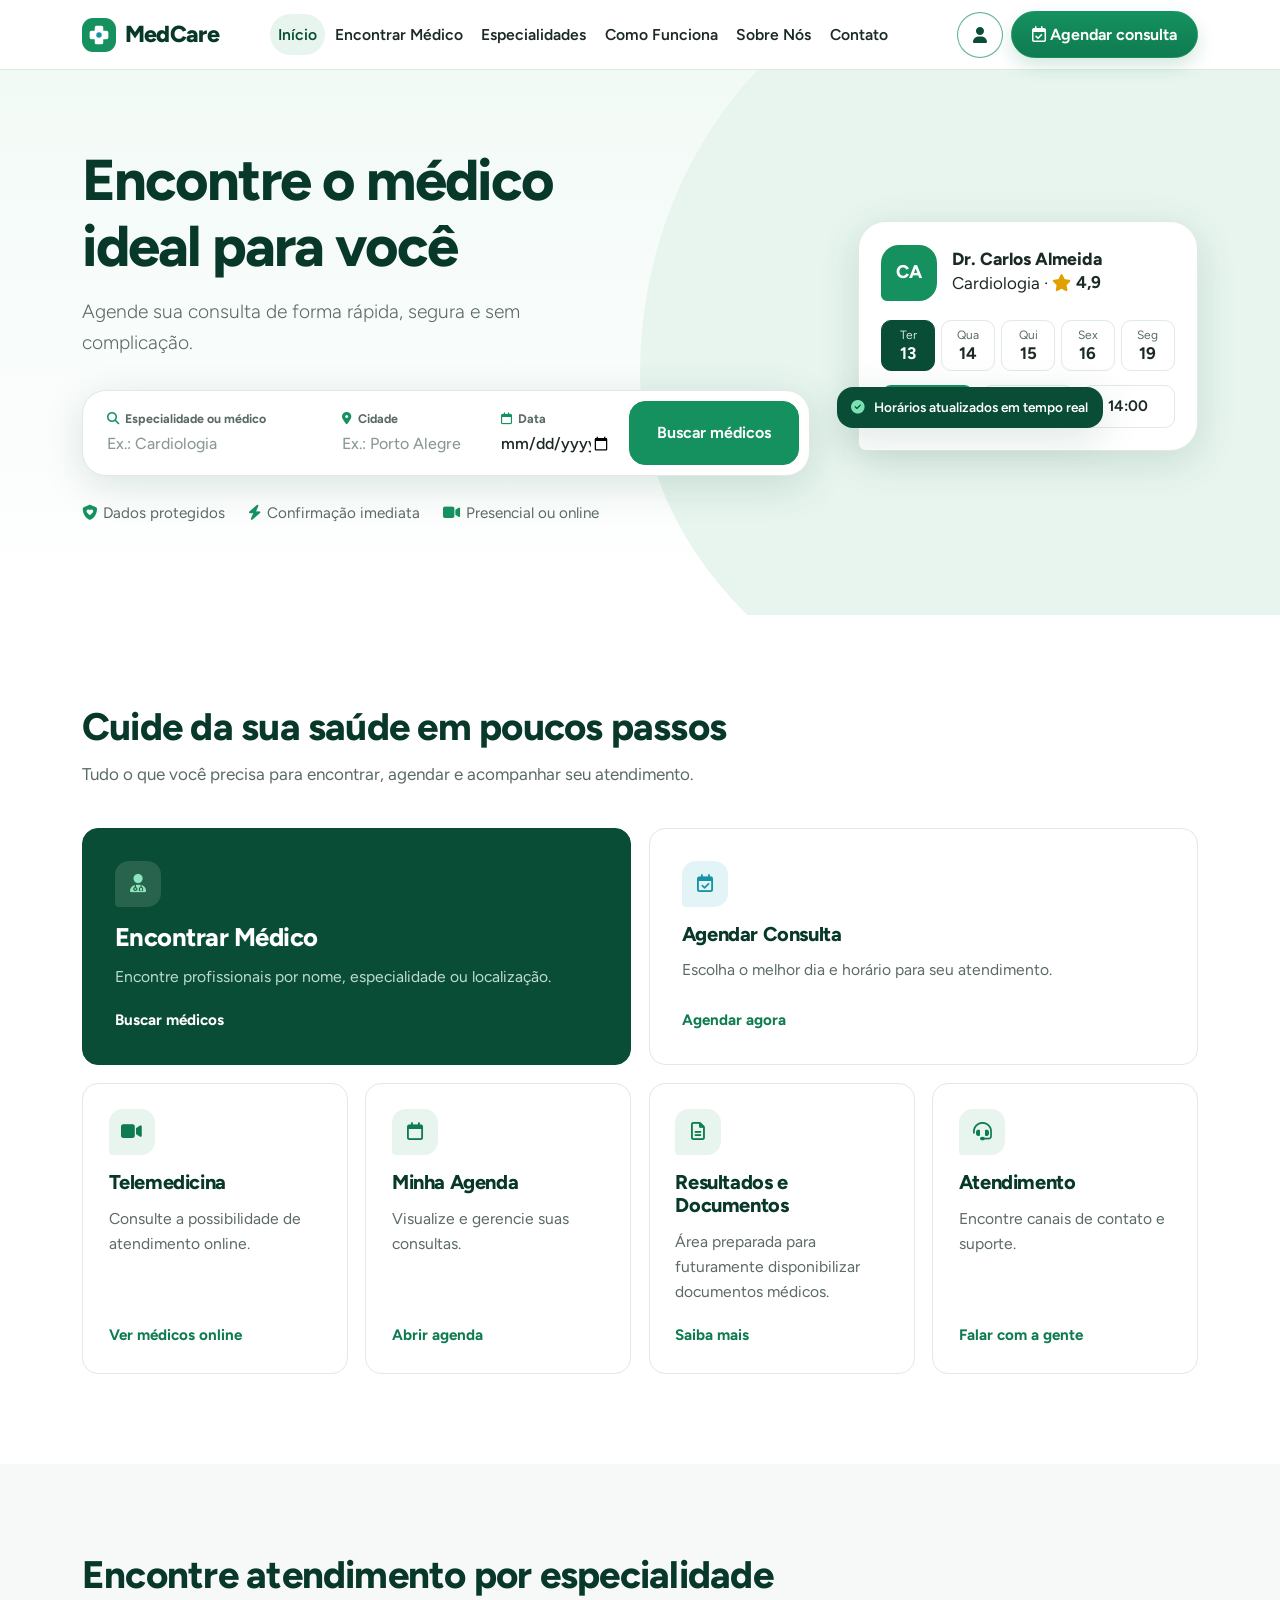
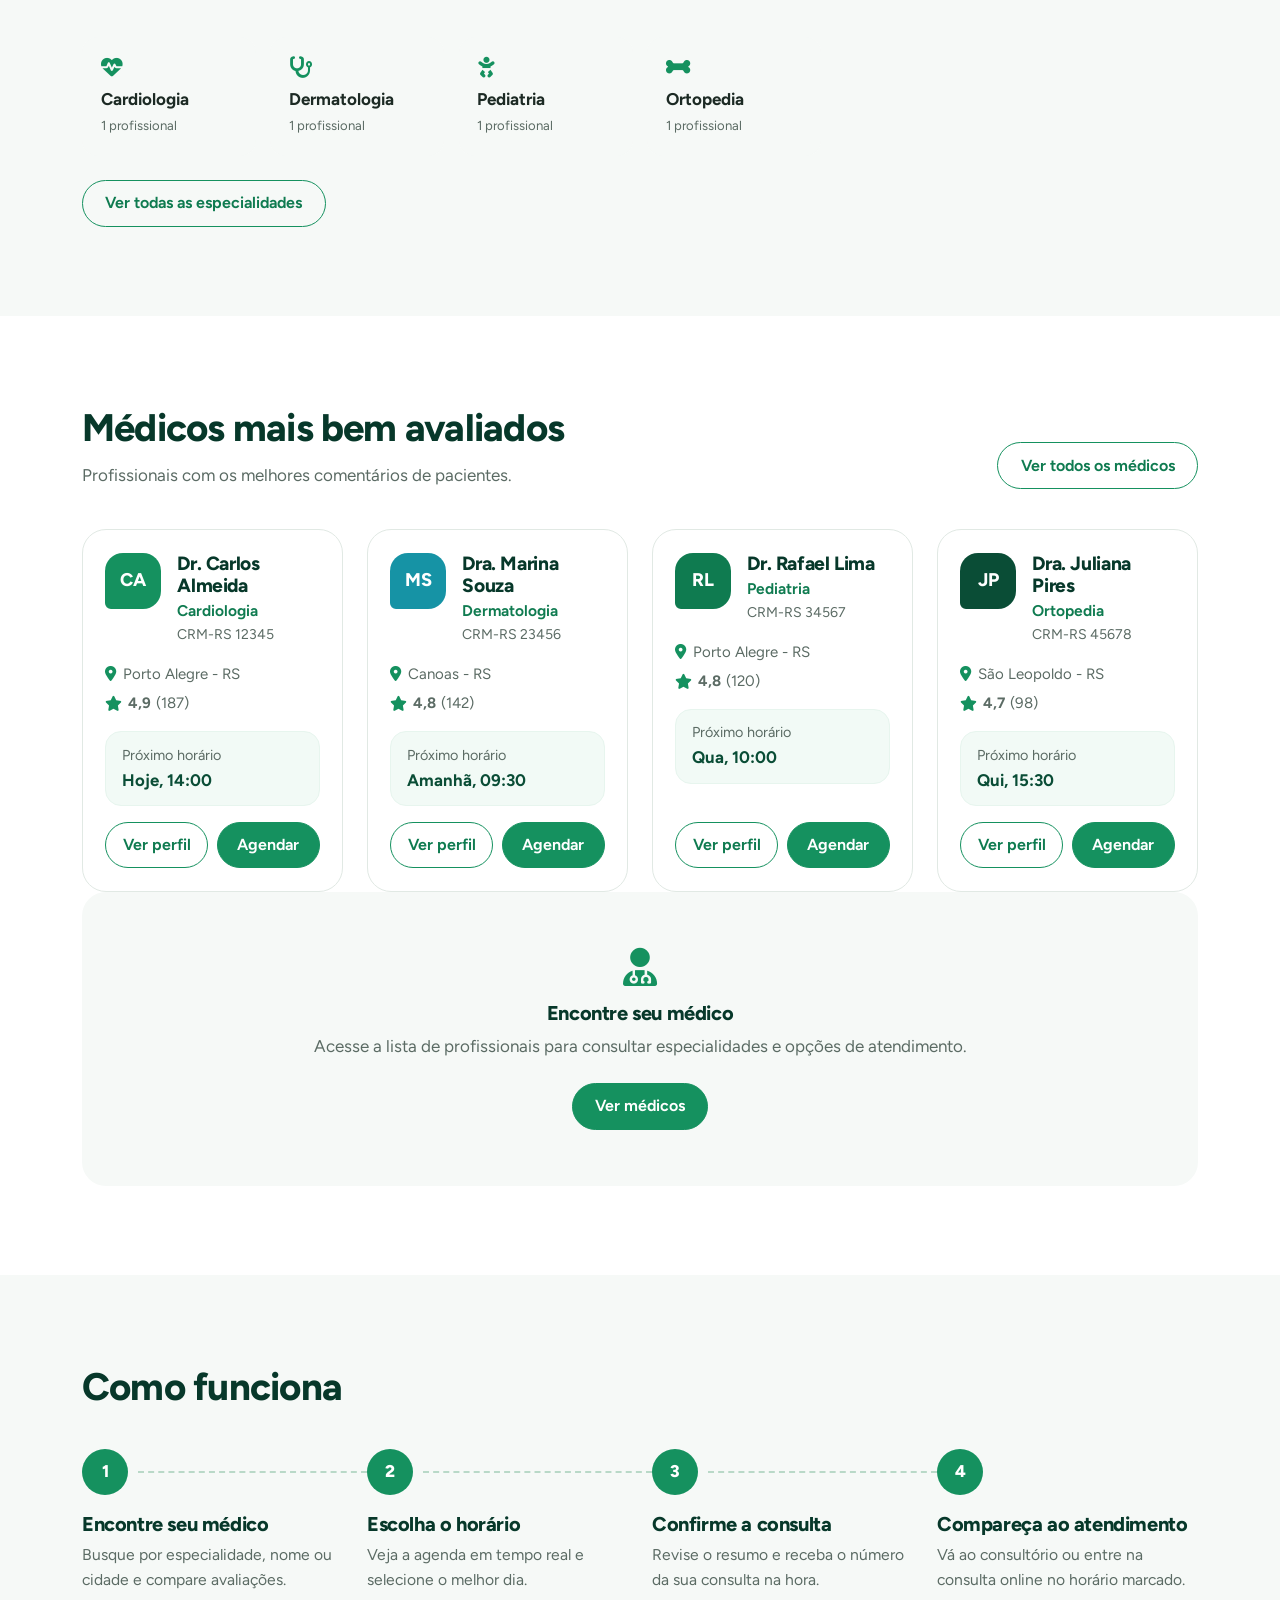
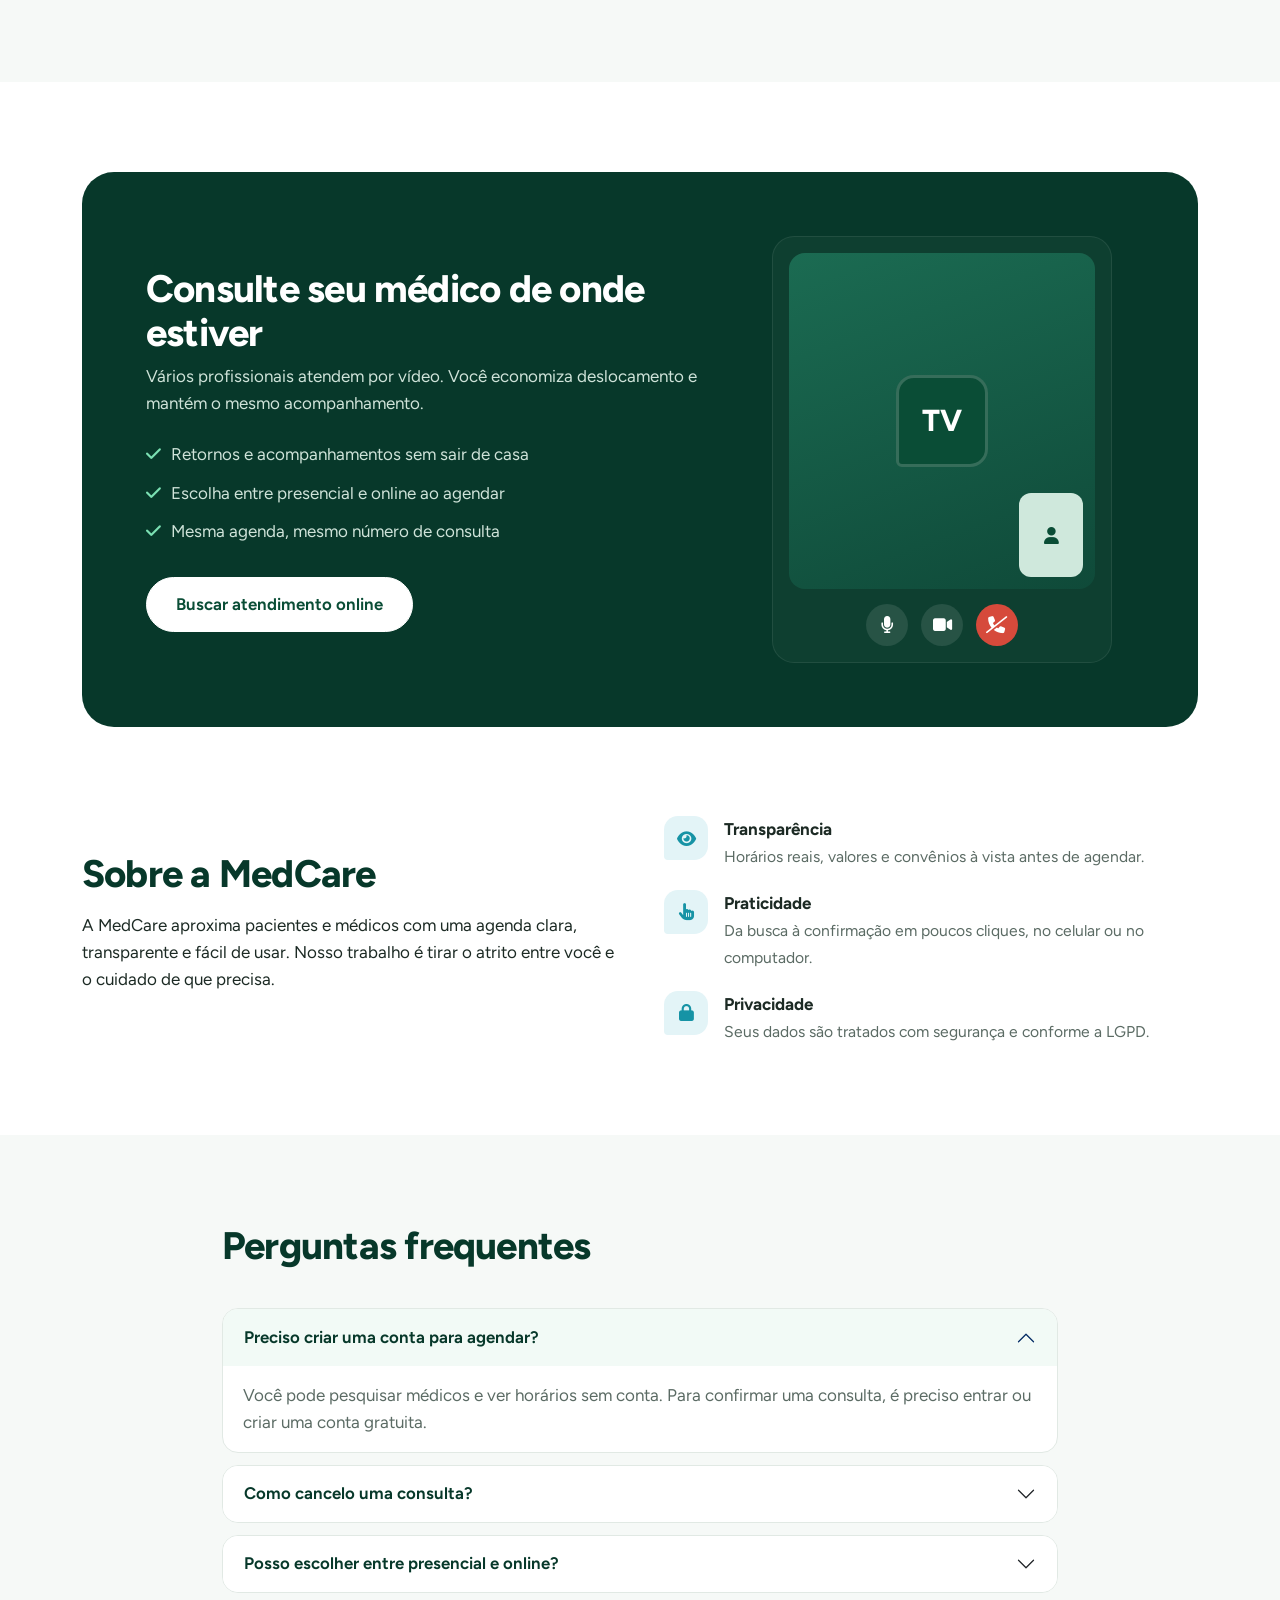
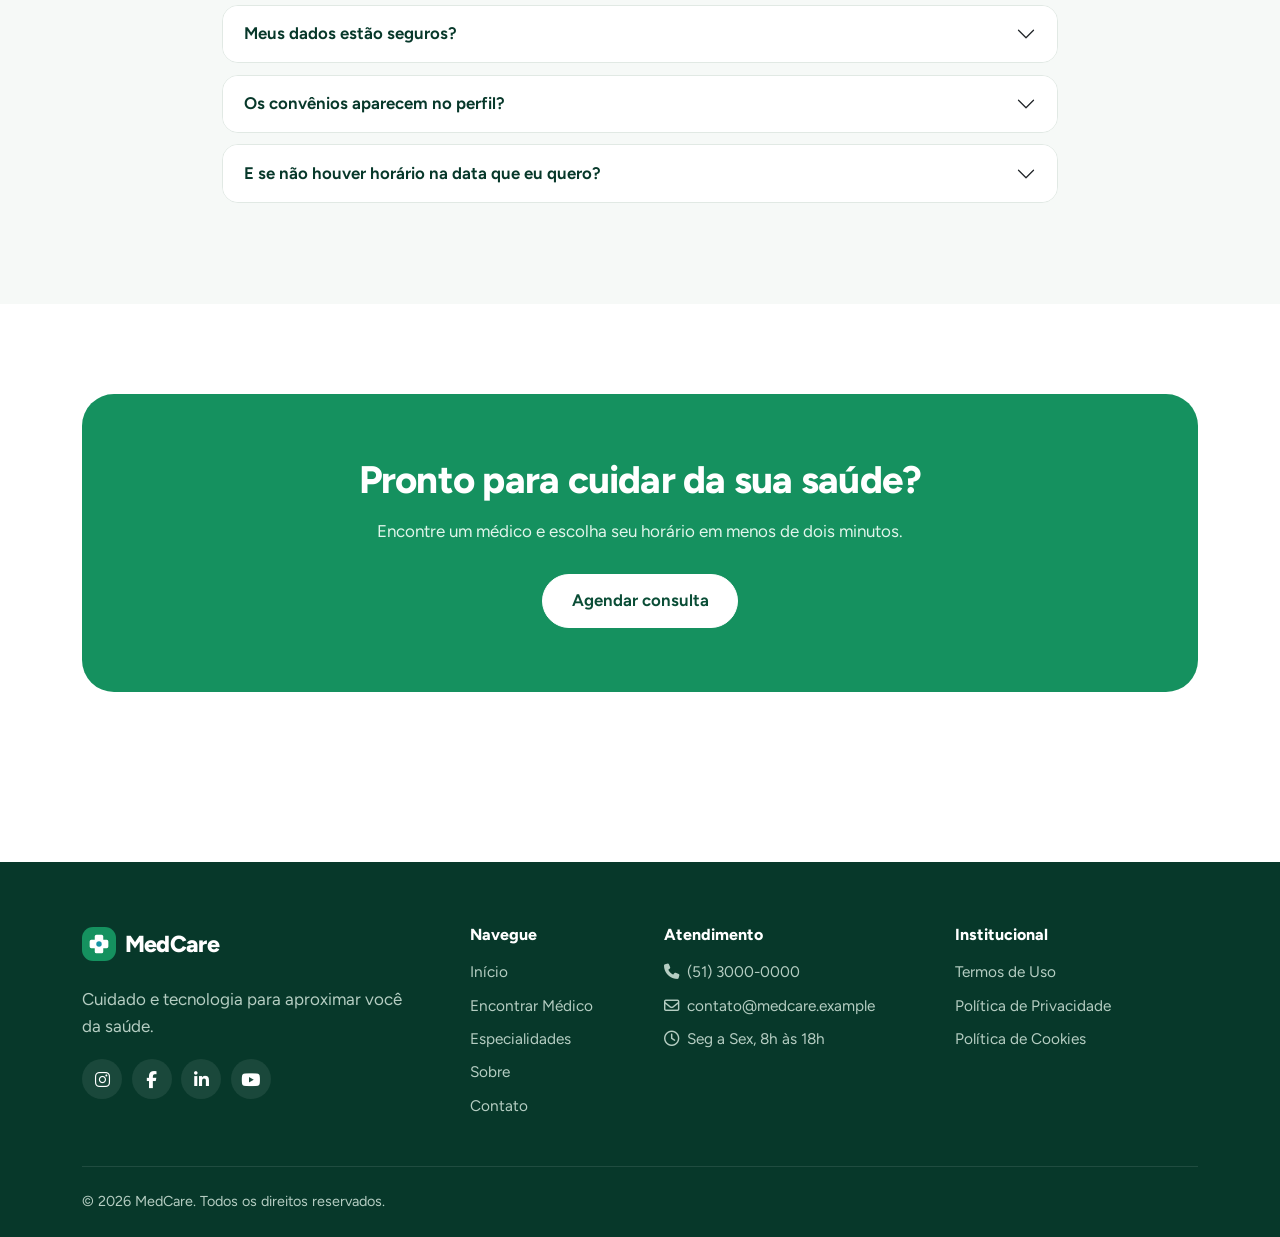
==== commit 654d6372: "Implementa integração MySQL e atualiza MedCare" ====
--- a/public/index.html
+++ b/public/index.html
@@ -15,18 +15,9 @@
     />
     <link rel="preconnect" href="https://fonts.googleapis.com" />
     <link rel="preconnect" href="https://fonts.gstatic.com" crossorigin />
-    <link
-      href="https://fonts.googleapis.com/css2?family=Figtree:wght@400;500;600;700;800&display=swap"
-      rel="stylesheet"
-    />
-    <link
-      href="https://cdn.jsdelivr.net/npm/bootstrap@5.3.3/dist/css/bootstrap.min.css"
-      rel="stylesheet"
-    />
-    <link
-      href="https://cdnjs.cloudflare.com/ajax/libs/font-awesome/6.5.2/css/all.min.css"
-      rel="stylesheet"
-    />
+    <link href="https://fonts.googleapis.com/css2?family=Figtree:wght@400..800&display=swap" rel="stylesheet" />
+    <link href="https://cdn.jsdelivr.net/npm/bootstrap@5.3.3/dist/css/bootstrap.min.css" rel="stylesheet" />
+    <link href="https://cdnjs.cloudflare.com/ajax/libs/font-awesome/6.5.2/css/all.min.css" rel="stylesheet" />
     <link href="assets/css/style.css" rel="stylesheet" />
   </head>
   <body data-pagina="inicio">
@@ -34,96 +25,71 @@
 
     <div data-include="components/header.html"></div>
 
-    <main id="conteudo">
+    <main id="conteudo" tabindex="-1">
       <!-- HERO -->
       <section class="hero" aria-labelledby="hero-titulo">
         <div class="container">
           <div class="row align-items-center g-5">
             <div class="col-lg-7 col-xl-8">
               <h1 id="hero-titulo">Encontre o médico ideal para você</h1>
-              <p class="lead">
-                Agende sua consulta de forma rápida, segura e sem complicação.
-              </p>
-
-              <form
-                class="busca-hero"
-                action="pages/medicos.php"
-                method="get"
-                role="search"
-              >
+              <p class="lead">Agende sua consulta de forma rápida, segura e sem complicação.</p>
+
+              <form class="busca-hero" action="pages/medicos.php" method="get" role="search">
                 <div class="campo">
-                  <label for="h-q"
-                    ><i class="fa-solid fa-magnifying-glass"></i>Especialidade
-                    ou médico</label
-                  >
-                  <input
-                    id="h-q"
-                    name="q"
-                    type="text"
-                    placeholder="Ex.: Cardiologia"
-                    autocomplete="off"
-                  />
+                  <label for="h-q"><i class="fa-solid fa-magnifying-glass"></i>Especialidade ou médico</label>
+                  <input id="h-q" name="q" type="text" placeholder="Ex.: Cardiologia" autocomplete="off" />
                 </div>
                 <div class="campo">
-                  <label for="h-cidade"
-                    ><i class="fa-solid fa-location-dot"></i>Cidade</label
-                  >
-                  <input
-                    id="h-cidade"
-                    name="cidade"
-                    type="text"
-                    list="lista-cidades"
-                    placeholder="Porto Alegre"
-                  />
-                  <datalist id="lista-cidades"></datalist>
+                  <label for="h-cidade"><i class="fa-solid fa-location-dot"></i>Cidade</label>
+                  <input id="h-cidade" name="cidade" type="text" list="lista-cidades" placeholder="Ex.: Porto Alegre" />
+                  <datalist id="lista-cidades">
+                    <option value="Porto Alegre"></option>
+                    <option value="Canoas"></option>
+                    <option value="Sapucaia do Sul"></option>
+                    <option value="São Leopoldo"></option>
+                  </datalist>
                 </div>
                 <div class="campo">
-                  <label for="h-data"
-                    ><i class="fa-regular fa-calendar"></i>Data</label
-                  >
+                  <label for="h-data"><i class="fa-regular fa-calendar"></i>Data</label>
                   <input id="h-data" name="data" type="date" />
                 </div>
                 <button class="btn btn-mc" type="submit">Buscar médicos</button>
               </form>
 
               <div class="hero-confianca">
-                <span
-                  ><i class="fa-solid fa-shield-heart"></i>Dados
-                  protegidos</span
-                >
-                <span
-                  ><i class="fa-solid fa-bolt"></i>Confirmação imediata</span
-                >
-                <span
-                  ><i class="fa-solid fa-video"></i>Presencial ou online</span
-                >
-              </div>
-            </div>
-
-            <!-- Cartão "agenda ao vivo": preenchido por assets/js/home.js -->
-            <div class="col-lg-5 col-xl-4" id="coluna-agenda" hidden>
-              <div
-                class="agenda-viva"
-                aria-label="Exemplo de agenda disponível"
-              >
+                <span><i class="fa-solid fa-shield-heart"></i>Dados protegidos</span>
+                <span><i class="fa-solid fa-bolt"></i>Confirmação imediata</span>
+                <span><i class="fa-solid fa-video"></i>Presencial ou online</span>
+              </div>
+            </div>
+
+            <!-- Cartão de agenda (exemplo estático) -->
+            <div class="col-lg-5 col-xl-4" id="coluna-agenda">
+              <div class="agenda-viva" aria-label="Exemplo de agenda disponível">
                 <div class="topo">
-                  <div class="avatar" id="av-avatar" aria-hidden="true"></div>
-                  <div>
-                    <div class="nome" id="av-nome"></div>
+                  <div class="avatar" style="background: #15915F" aria-hidden="true">CA</div>
+                  <div>
+                    <div class="nome">Dr. Carlos Almeida</div>
                     <div class="espec">
-                      <span id="av-esp"></span> ·
-                      <span class="nota"
-                        ><i class="fa-solid fa-star"></i
-                        ><span id="av-nota"></span
-                      ></span>
+                      <span>Cardiologia</span> ·
+                      <span class="nota"><i class="fa-solid fa-star"></i>4,9</span>
                     </div>
                   </div>
                 </div>
-                <div class="dias" id="av-dias"></div>
-                <div class="horas" id="av-horas"></div>
+                <div class="dias">
+                  <div class="dia-chip ativo">Ter <b>13</b></div>
+                  <div class="dia-chip">Qua <b>14</b></div>
+                  <div class="dia-chip">Qui <b>15</b></div>
+                  <div class="dia-chip">Sex <b>16</b></div>
+                  <div class="dia-chip">Seg <b>19</b></div>
+                </div>
+                <div class="horas">
+                  <a class="slot destaque" href="pages/agendamento.php">09:00</a>
+                  <a class="slot" href="pages/agendamento.php">10:30</a>
+                  <a class="slot" href="pages/agendamento.php">14:00</a>
+                </div>
                 <div class="selo">
-                  <i class="fa-solid fa-circle-check"></i>Horários atualizados
-                  em tempo real
+                  <i class="fa-solid fa-circle-check"></i>Horários atualizados em tempo real
                 </div>
               </div>
             </div>
@@ -136,24 +102,17 @@
         <div class="container">
           <div class="secao-titulo">
             <h2 id="servicos-titulo">Cuide da sua saúde em poucos passos</h2>
-            <p>
-              Tudo o que você precisa para encontrar, agendar e acompanhar seu
-              atendimento.
-            </p>
+            <p>Tudo o que você precisa para encontrar, agendar e acompanhar seu atendimento.</p>
           </div>
           <div class="grade-servicos">
             <a class="servico grande escuro" href="pages/medicos.php">
               <span class="icone"><i class="fa-solid fa-user-doctor"></i></span>
               <h3>Encontrar Médico</h3>
-              <p>
-                Encontre profissionais por nome, especialidade ou localização.
-              </p>
+              <p>Encontre profissionais por nome, especialidade ou localização.</p>
               <span class="mais">Buscar médicos</span>
             </a>
             <a class="servico grande teal" href="pages/agendamento.php">
-              <span class="icone"
-                ><i class="fa-regular fa-calendar-check"></i
-              ></span>
+              <span class="icone"><i class="fa-regular fa-calendar-check"></i></span>
               <h3>Agendar Consulta</h3>
               <p>Escolha o melhor dia e horário para seu atendimento.</p>
               <span class="mais">Agendar agora</span>
@@ -171,14 +130,9 @@
               <span class="mais">Abrir agenda</span>
             </a>
             <a class="servico" href="#faq">
-              <span class="icone"
-                ><i class="fa-regular fa-file-lines"></i
-              ></span>
+              <span class="icone"><i class="fa-regular fa-file-lines"></i></span>
               <h3>Resultados e Documentos</h3>
-              <p>
-                Área preparada para futuramente disponibilizar documentos
-                médicos.
-              </p>
+              <p>Área preparada para futuramente disponibilizar documentos médicos.</p>
               <span class="mais">Saiba mais</span>
             </a>
             <a class="servico" href="#contato">
@@ -191,45 +145,142 @@
         </div>
       </section>
 
-      <!-- ESPECIALIDADES (preenchido por home.js) -->
+      <!-- ESPECIALIDADES -->
       <section class="secao secao-mint" aria-labelledby="esp-titulo">
         <div class="container">
           <div class="secao-titulo">
             <h2 id="esp-titulo">Encontre atendimento por especialidade</h2>
           </div>
-          <div class="grade-esp" id="grade-esp"></div>
+          <div class="grade-esp">
+            <a class="esp" href="pages/medicos.php?especialidade=1">
+              <i class="fa-solid fa-heart-pulse"></i>
+              <b>Cardiologia</b>
+              <small>1 profissional</small>
+            </a>
+            <a class="esp" href="pages/medicos.php?especialidade=2">
+              <i class="fa-solid fa-stethoscope"></i>
+              <b>Dermatologia</b>
+              <small>1 profissional</small>
+            </a>
+            <a class="esp" href="pages/medicos.php?especialidade=3">
+              <i class="fa-solid fa-baby"></i>
+              <b>Pediatria</b>
+              <small>1 profissional</small>
+            </a>
+            <a class="esp" href="pages/medicos.php?especialidade=4">
+              <i class="fa-solid fa-bone"></i>
+              <b>Ortopedia</b>
+              <small>1 profissional</small>
+            </a>
+          </div>
           <div class="mt-4">
-            <a class="btn btn-mc-outline" href="pages/especialidades.php"
-              >Ver todas as especialidades</a
-            >
-          </div>
-        </div>
-      </section>
-
-      <!-- MÉDICOS EM DESTAQUE (preenchido por home.js) -->
+            <a class="btn btn-mc-outline" href="pages/especialidades.php">Ver todas as especialidades</a>
+          </div>
+        </div>
+      </section>
+
+      <!-- MÉDICOS EM DESTAQUE (exemplos: troque pelos dados reais) -->
       <section class="secao" aria-labelledby="dest-titulo">
         <div class="container">
-          <div
-            class="secao-titulo d-flex justify-content-between align-items-end flex-wrap gap-3"
-          >
+          <div class="secao-titulo d-flex justify-content-between align-items-end flex-wrap gap-3">
             <div>
               <h2 id="dest-titulo">Médicos mais bem avaliados</h2>
               <p>Profissionais com os melhores comentários de pacientes.</p>
             </div>
-            <a class="btn btn-mc-outline" href="pages/medicos.php"
-              >Ver todos os médicos</a
-            >
+            <a class="btn btn-mc-outline" href="pages/medicos.php">Ver todos os médicos</a>
+          </div>
+          <div class="row g-4">
+            <div class="col-md-6 col-xl-3">
+              <article class="medico-card">
+                <div class="cab">
+                  <div class="avatar" style="background: #15915F" aria-hidden="true">CA</div>
+                  <div>
+                    <h3><a href="pages/medico.php?id=1">Dr. Carlos Almeida</a></h3>
+                    <div class="esp-nome">Cardiologia</div>
+                    <div class="crm">CRM-RS 12345</div>
+                  </div>
+                </div>
+                <div class="meta">
+                  <span><i class="fa-solid fa-location-dot"></i>Porto Alegre - RS</span>
+                  <span class="nota"><i class="fa-solid fa-star"></i>4,9 <span class="text-muted-mc fw-normal">(187)</span></span>
+                </div>
+                <div class="proximo">Próximo horário<b>Hoje, 14:00</b></div>
+                <div class="acoes">
+                  <a class="btn btn-mc-outline" href="pages/medico.php?id=1">Ver perfil</a>
+                  <a class="btn btn-mc" href="pages/agendamento.php?medico=1">Agendar</a>
+                </div>
+              </article>
+            </div>
+            <div class="col-md-6 col-xl-3">
+              <article class="medico-card">
+                <div class="cab">
+                  <div class="avatar" style="background: #1693A5" aria-hidden="true">MS</div>
+                  <div>
+                    <h3><a href="pages/medico.php?id=2">Dra. Marina Souza</a></h3>
+                    <div class="esp-nome">Dermatologia</div>
+                    <div class="crm">CRM-RS 23456</div>
+                  </div>
+                </div>
+                <div class="meta">
+                  <span><i class="fa-solid fa-location-dot"></i>Canoas - RS</span>
+                  <span class="nota"><i class="fa-solid fa-star"></i>4,8 <span class="text-muted-mc fw-normal">(142)</span></span>
+                </div>
+                <div class="proximo">Próximo horário<b>Amanhã, 09:30</b></div>
+                <div class="acoes">
+                  <a class="btn btn-mc-outline" href="pages/medico.php?id=2">Ver perfil</a>
+                  <a class="btn btn-mc" href="pages/agendamento.php?medico=2">Agendar</a>
+                </div>
+              </article>
+            </div>
+            <div class="col-md-6 col-xl-3">
+              <article class="medico-card">
+                <div class="cab">
+                  <div class="avatar" style="background: #0F7B50" aria-hidden="true">RL</div>
+                  <div>
+                    <h3><a href="pages/medico.php?id=3">Dr. Rafael Lima</a></h3>
+                    <div class="esp-nome">Pediatria</div>
+                    <div class="crm">CRM-RS 34567</div>
+                  </div>
+                </div>
+                <div class="meta">
+                  <span><i class="fa-solid fa-location-dot"></i>Porto Alegre - RS</span>
+                  <span class="nota"><i class="fa-solid fa-star"></i>4,8 <span class="text-muted-mc fw-normal">(120)</span></span>
+                </div>
+                <div class="proximo">Próximo horário<b>Qua, 10:00</b></div>
+                <div class="acoes">
+                  <a class="btn btn-mc-outline" href="pages/medico.php?id=3">Ver perfil</a>
+                  <a class="btn btn-mc" href="pages/agendamento.php?medico=3">Agendar</a>
+                </div>
+              </article>
+            </div>
+            <div class="col-md-6 col-xl-3">
+              <article class="medico-card">
+                <div class="cab">
+                  <div class="avatar" style="background: #0A4D36" aria-hidden="true">JP</div>
+                  <div>
+                    <h3><a href="pages/medico.php?id=4">Dra. Juliana Pires</a></h3>
+                    <div class="esp-nome">Ortopedia</div>
+                    <div class="crm">CRM-RS 45678</div>
+                  </div>
+                </div>
+                <div class="meta">
+                  <span><i class="fa-solid fa-location-dot"></i>São Leopoldo - RS</span>
+                  <span class="nota"><i class="fa-solid fa-star"></i>4,7 <span class="text-muted-mc fw-normal">(98)</span></span>
+                </div>
+                <div class="proximo">Próximo horário<b>Qui, 15:30</b></div>
+                <div class="acoes">
+                  <a class="btn btn-mc-outline" href="pages/medico.php?id=4">Ver perfil</a>
+                  <a class="btn btn-mc" href="pages/agendamento.php?medico=4">Agendar</a>
+                </div>
+              </article>
+            </div>
           </div>
           <div class="row g-4" id="destaques"></div>
         </div>
       </section>
 
       <!-- COMO FUNCIONA -->
-      <section
-        class="secao secao-mint"
-        id="como-funciona"
-        aria-labelledby="como-titulo"
-      >
+      <section class="secao secao-mint" id="como-funciona" aria-labelledby="como-titulo">
         <div class="container">
           <div class="secao-titulo">
             <h2 id="como-titulo">Como funciona</h2>
@@ -251,10 +302,7 @@
             </div>
             <div class="passo">
               <h3>Compareça ao atendimento</h3>
-              <p>
-                Vá ao consultório ou entre na consulta online no horário
-                marcado.
-              </p>
+              <p>Vá ao consultório ou entre na consulta online no horário marcado.</p>
             </div>
           </div>
         </div>
@@ -267,29 +315,13 @@
             <div class="row align-items-center g-5">
               <div class="col-lg-7">
                 <h2 id="tele-titulo">Consulte seu médico de onde estiver</h2>
-                <p>
-                  Vários profissionais atendem por vídeo. Você economiza
-                  deslocamento e mantém o mesmo acompanhamento.
-                </p>
+                <p>Vários profissionais atendem por vídeo. Você economiza deslocamento e mantém o mesmo acompanhamento.</p>
                 <ul>
-                  <li>
-                    <i class="fa-solid fa-check"></i>Retornos e acompanhamentos
-                    sem sair de casa
-                  </li>
-                  <li>
-                    <i class="fa-solid fa-check"></i>Escolha entre presencial e
-                    online ao agendar
-                  </li>
-                  <li>
-                    <i class="fa-solid fa-check"></i>Mesma agenda, mesmo número
-                    de consulta
-                  </li>
+                  <li><i class="fa-solid fa-check"></i>Retornos e acompanhamentos sem sair de casa</li>
+                  <li><i class="fa-solid fa-check"></i>Escolha entre presencial e online ao agendar</li>
+                  <li><i class="fa-solid fa-check"></i>Mesma agenda, mesmo número de consulta</li>
                 </ul>
-                <a
-                  class="btn btn-claro btn-lg"
-                  href="pages/medicos.php?atendimento=online"
-                  >Buscar atendimento online</a
-                >
+                <a class="btn btn-claro btn-lg" href="pages/medicos.php?atendimento=online">Buscar atendimento online</a>
               </div>
               <div class="col-lg-5" aria-hidden="true">
                 <div class="tele-tela">
@@ -300,9 +332,7 @@
                   <div class="controles">
                     <span><i class="fa-solid fa-microphone"></i></span>
                     <span><i class="fa-solid fa-video"></i></span>
-                    <span class="fim"
-                      ><i class="fa-solid fa-phone-slash"></i
-                    ></span>
+                    <span class="fim"><i class="fa-solid fa-phone-slash"></i></span>
                   </div>
                 </div>
               </div>
@@ -318,9 +348,8 @@
             <div class="col-lg-6">
               <h2 id="sobre-titulo">Sobre a MedCare</h2>
               <p class="mt-3">
-                A MedCare aproxima pacientes e médicos com uma agenda clara,
-                transparente e fácil de usar. Nosso trabalho é tirar o atrito
-                entre você e o cuidado de que precisa.
+                A MedCare aproxima pacientes e médicos com uma agenda clara, transparente e fácil de usar.
+                Nosso trabalho é tirar o atrito entre você e o cuidado de que precisa.
               </p>
             </div>
             <div class="col-lg-6">
@@ -328,31 +357,22 @@
                 <div class="principio">
                   <i class="fa-solid fa-eye"></i>
                   <div>
-                    <b>Transparência</b
-                    ><span
-                      >Horários reais, valores e convênios à vista antes de
-                      agendar.</span
-                    >
+                    <b>Transparência</b>
+                    <span>Horários reais, valores e convênios à vista antes de agendar.</span>
                   </div>
                 </div>
                 <div class="principio">
                   <i class="fa-solid fa-hand-pointer"></i>
                   <div>
-                    <b>Praticidade</b
-                    ><span
-                      >Da busca à confirmação em poucos cliques, no celular ou
-                      no computador.</span
-                    >
+                    <b>Praticidade</b>
+                    <span>Da busca à confirmação em poucos cliques, no celular ou no computador.</span>
                   </div>
                 </div>
                 <div class="principio">
                   <i class="fa-solid fa-lock"></i>
                   <div>
-                    <b>Privacidade</b
-                    ><span
-                      >Seus dados são tratados com segurança e conforme a
-                      LGPD.</span
-                    >
+                    <b>Privacidade</b>
+                    <span>Seus dados são tratados com segurança e conforme a LGPD.</span>
                   </div>
                 </div>
               </div>
@@ -370,148 +390,73 @@
           <div class="accordion" id="faqLista">
             <div class="accordion-item">
               <h3 class="accordion-header">
-                <button
-                  class="accordion-button"
-                  type="button"
-                  data-bs-toggle="collapse"
-                  data-bs-target="#faq0"
-                  aria-expanded="true"
-                  aria-controls="faq0"
-                >
+                <button class="accordion-button" type="button" data-bs-toggle="collapse" data-bs-target="#faq0" aria-expanded="true" aria-controls="faq0">
                   Preciso criar uma conta para agendar?
                 </button>
               </h3>
-              <div
-                id="faq0"
-                class="accordion-collapse collapse show"
-                data-bs-parent="#faqLista"
-              >
-                <div class="accordion-body">
-                  Você pode pesquisar médicos e ver horários sem conta. Para
-                  confirmar uma consulta, é preciso entrar ou criar uma conta
-                  gratuita.
-                </div>
-              </div>
-            </div>
-            <div class="accordion-item">
-              <h3 class="accordion-header">
-                <button
-                  class="accordion-button collapsed"
-                  type="button"
-                  data-bs-toggle="collapse"
-                  data-bs-target="#faq1"
-                  aria-expanded="false"
-                  aria-controls="faq1"
-                >
+              <div id="faq0" class="accordion-collapse collapse show" data-bs-parent="#faqLista">
+                <div class="accordion-body">
+                  Você pode pesquisar médicos e ver horários sem conta. Para confirmar uma consulta, é preciso entrar ou criar uma conta gratuita.
+                </div>
+              </div>
+            </div>
+            <div class="accordion-item">
+              <h3 class="accordion-header">
+                <button class="accordion-button collapsed" type="button" data-bs-toggle="collapse" data-bs-target="#faq1" aria-expanded="false" aria-controls="faq1">
                   Como cancelo uma consulta?
                 </button>
               </h3>
-              <div
-                id="faq1"
-                class="accordion-collapse collapse"
-                data-bs-parent="#faqLista"
-              >
-                <div class="accordion-body">
-                  Em Minhas consultas, escolha a consulta e clique em Cancelar
-                  consulta. O horário volta para a agenda do médico. Consultas
-                  já concluídas não podem ser canceladas.
-                </div>
-              </div>
-            </div>
-            <div class="accordion-item">
-              <h3 class="accordion-header">
-                <button
-                  class="accordion-button collapsed"
-                  type="button"
-                  data-bs-toggle="collapse"
-                  data-bs-target="#faq2"
-                  aria-expanded="false"
-                  aria-controls="faq2"
-                >
+              <div id="faq1" class="accordion-collapse collapse" data-bs-parent="#faqLista">
+                <div class="accordion-body">
+                  Em Minhas consultas, escolha a consulta e clique em Cancelar consulta. O horário volta para a agenda do médico. Consultas já concluídas não podem ser canceladas.
+                </div>
+              </div>
+            </div>
+            <div class="accordion-item">
+              <h3 class="accordion-header">
+                <button class="accordion-button collapsed" type="button" data-bs-toggle="collapse" data-bs-target="#faq2" aria-expanded="false" aria-controls="faq2">
                   Posso escolher entre presencial e online?
                 </button>
               </h3>
-              <div
-                id="faq2"
-                class="accordion-collapse collapse"
-                data-bs-parent="#faqLista"
-              >
-                <div class="accordion-body">
-                  Sim, quando o médico oferece as duas modalidades. A opção
-                  aparece na etapa de agendamento.
-                </div>
-              </div>
-            </div>
-            <div class="accordion-item">
-              <h3 class="accordion-header">
-                <button
-                  class="accordion-button collapsed"
-                  type="button"
-                  data-bs-toggle="collapse"
-                  data-bs-target="#faq3"
-                  aria-expanded="false"
-                  aria-controls="faq3"
-                >
+              <div id="faq2" class="accordion-collapse collapse" data-bs-parent="#faqLista">
+                <div class="accordion-body">
+                  Sim, quando o médico oferece as duas modalidades. A opção aparece na etapa de agendamento.
+                </div>
+              </div>
+            </div>
+            <div class="accordion-item">
+              <h3 class="accordion-header">
+                <button class="accordion-button collapsed" type="button" data-bs-toggle="collapse" data-bs-target="#faq3" aria-expanded="false" aria-controls="faq3">
                   Meus dados estão seguros?
                 </button>
               </h3>
-              <div
-                id="faq3"
-                class="accordion-collapse collapse"
-                data-bs-parent="#faqLista"
-              >
-                <div class="accordion-body">
-                  Sim. As senhas são armazenadas com criptografia (hash) e o
-                  acesso às informações respeita o tipo de usuário: paciente,
-                  médico ou administrador.
-                </div>
-              </div>
-            </div>
-            <div class="accordion-item">
-              <h3 class="accordion-header">
-                <button
-                  class="accordion-button collapsed"
-                  type="button"
-                  data-bs-toggle="collapse"
-                  data-bs-target="#faq4"
-                  aria-expanded="false"
-                  aria-controls="faq4"
-                >
+              <div id="faq3" class="accordion-collapse collapse" data-bs-parent="#faqLista">
+                <div class="accordion-body">
+                  Sim. As senhas são armazenadas com criptografia (hash) e o acesso às informações respeita o tipo de usuário: paciente, médico ou administrador.
+                </div>
+              </div>
+            </div>
+            <div class="accordion-item">
+              <h3 class="accordion-header">
+                <button class="accordion-button collapsed" type="button" data-bs-toggle="collapse" data-bs-target="#faq4" aria-expanded="false" aria-controls="faq4">
                   Os convênios aparecem no perfil?
                 </button>
               </h3>
-              <div
-                id="faq4"
-                class="accordion-collapse collapse"
-                data-bs-parent="#faqLista"
-              >
-                <div class="accordion-body">
-                  Cada médico mostra os convênios que aceita e o valor da
-                  consulta particular.
-                </div>
-              </div>
-            </div>
-            <div class="accordion-item">
-              <h3 class="accordion-header">
-                <button
-                  class="accordion-button collapsed"
-                  type="button"
-                  data-bs-toggle="collapse"
-                  data-bs-target="#faq5"
-                  aria-expanded="false"
-                  aria-controls="faq5"
-                >
+              <div id="faq4" class="accordion-collapse collapse" data-bs-parent="#faqLista">
+                <div class="accordion-body">
+                  Cada médico mostra os convênios que aceita e o valor da consulta particular.
+                </div>
+              </div>
+            </div>
+            <div class="accordion-item">
+              <h3 class="accordion-header">
+                <button class="accordion-button collapsed" type="button" data-bs-toggle="collapse" data-bs-target="#faq5" aria-expanded="false" aria-controls="faq5">
                   E se não houver horário na data que eu quero?
                 </button>
               </h3>
-              <div
-                id="faq5"
-                class="accordion-collapse collapse"
-                data-bs-parent="#faqLista"
-              >
-                <div class="accordion-body">
-                  Use a busca com data para ver quem tem vaga naquele dia, ou
-                  veja o próximo horário disponível em cada cartão.
+              <div id="faq5" class="accordion-collapse collapse" data-bs-parent="#faqLista">
+                <div class="accordion-body">
+                  Use a busca com data para ver quem tem vaga naquele dia, ou veja o próximo horário disponível em cada cartão.
                 </div>
               </div>
             </div>
@@ -524,22 +469,19 @@
         <div class="container">
           <div class="cta">
             <h2 id="cta-titulo">Pronto para cuidar da sua saúde?</h2>
-            <p>
-              Encontre um médico e escolha seu horário em menos de dois minutos.
-            </p>
-            <a class="btn btn-claro btn-lg" href="pages/agendamento.php"
-              >Agendar consulta</a
-            >
+            <p>Encontre um médico e escolha seu horário em menos de dois minutos.</p>
+            <a class="btn btn-claro btn-lg" href="pages/agendamento.php">Agendar consulta</a>
           </div>
         </div>
       </section>
     </main>
 
-    <div data-include="components/footer.html"></div>
+    <!-- id="contato": o link "Atendimento" rola até o rodapé -->
+    <div id="contato" data-include="components/footer.html"></div>
     <div data-include="components/templates.html"></div>
 
     <script src="https://cdn.jsdelivr.net/npm/bootstrap@5.3.3/dist/js/bootstrap.bundle.min.js"></script>
     <script src="assets/js/core.js"></script>
     <script src="assets/js/home.js"></script>
   </body>
-</html>
+</html>
--- a/public/assets/css/style.css
+++ b/public/assets/css/style.css
@@ -353,4 +353,4 @@
 
 @media (prefers-reduced-motion: reduce) {
   *, *::before, *::after { animation-duration: .01ms !important; animation-iteration-count: 1 !important; transition-duration: .01ms !important; scroll-behavior: auto !important; }
-}
+}
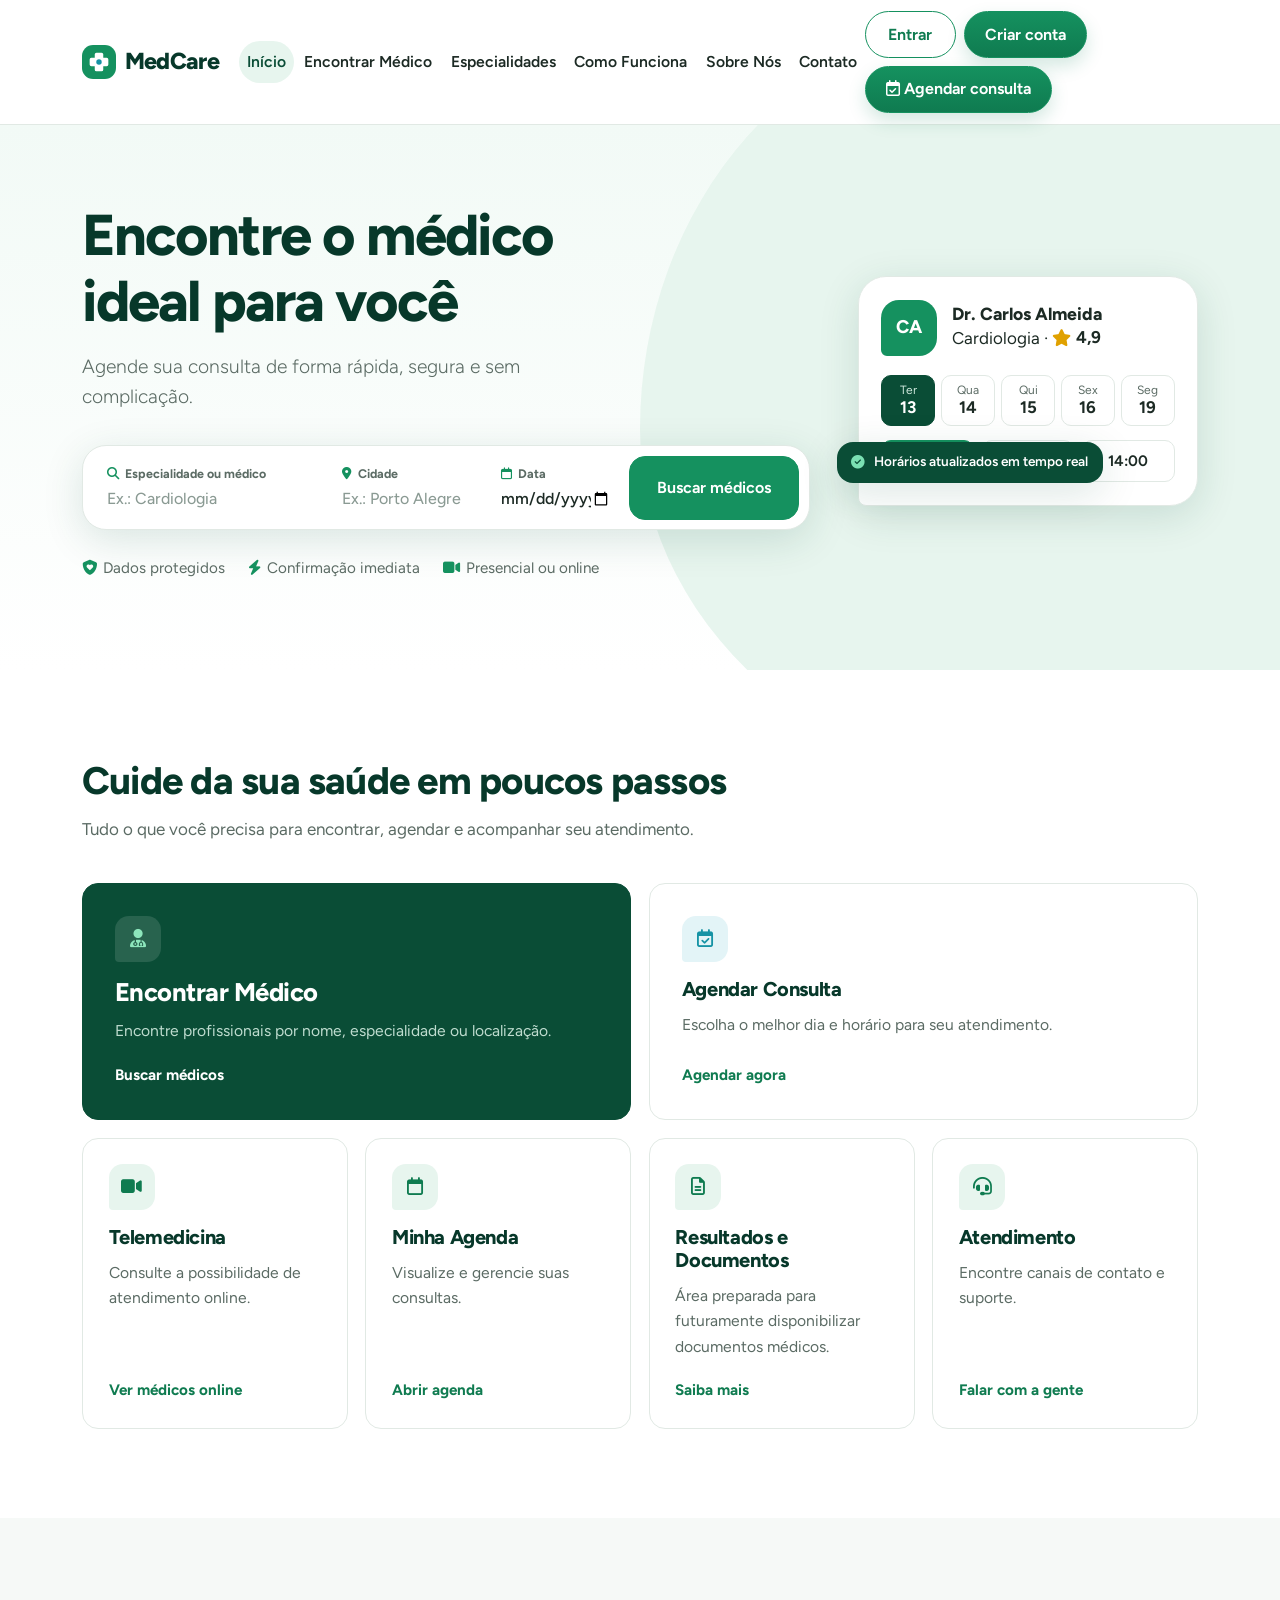
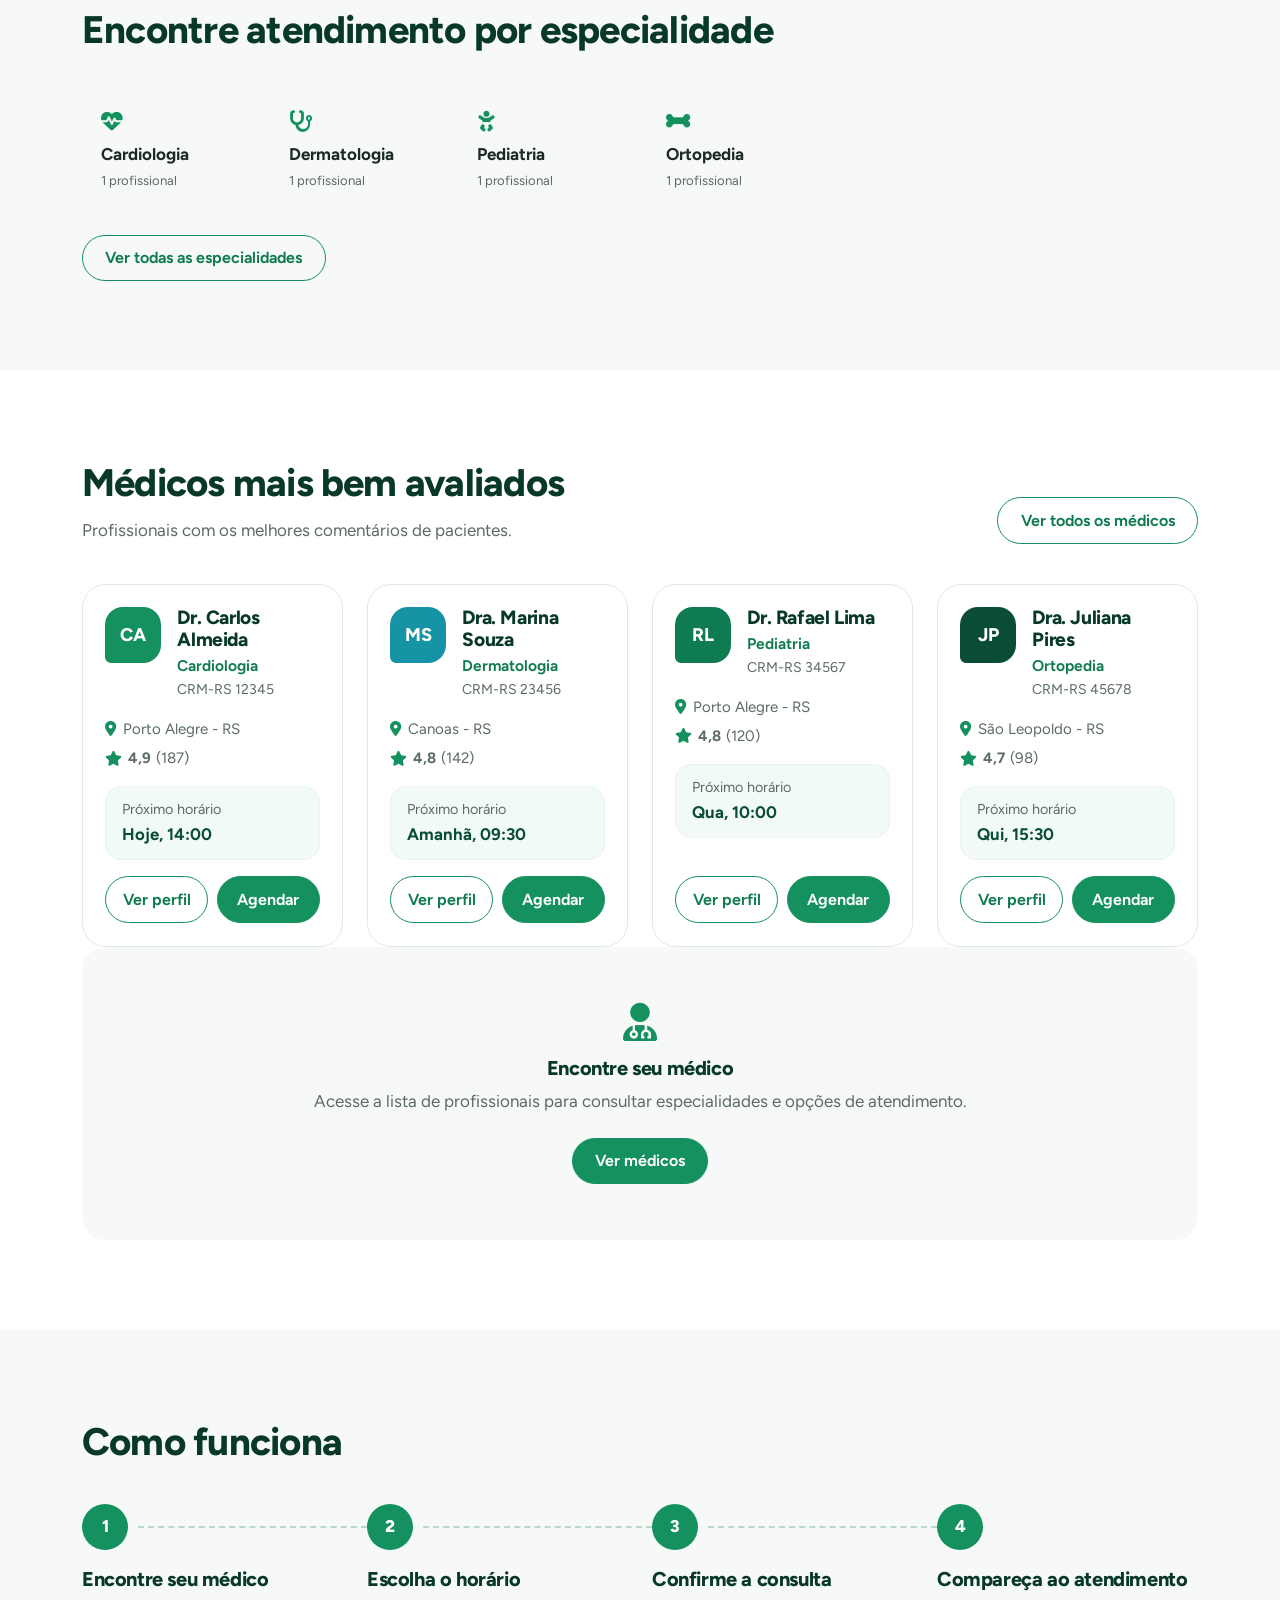
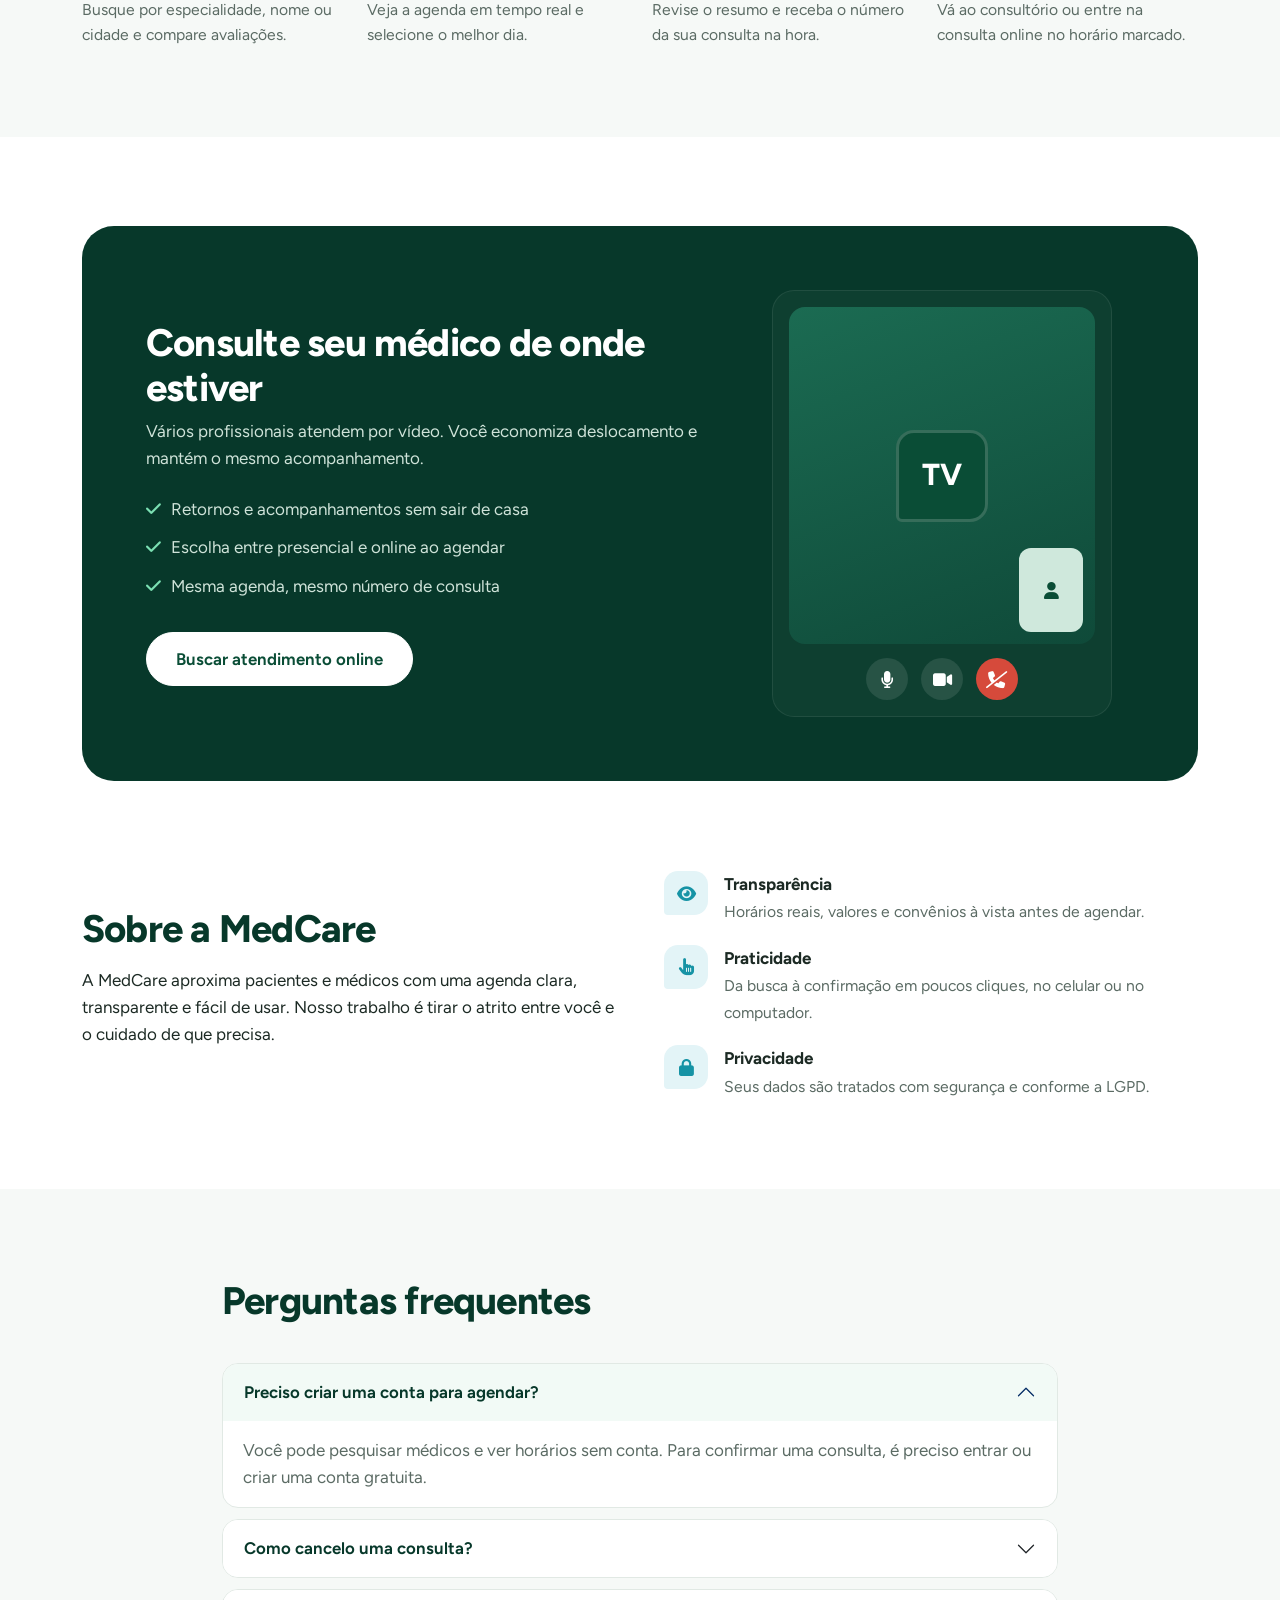
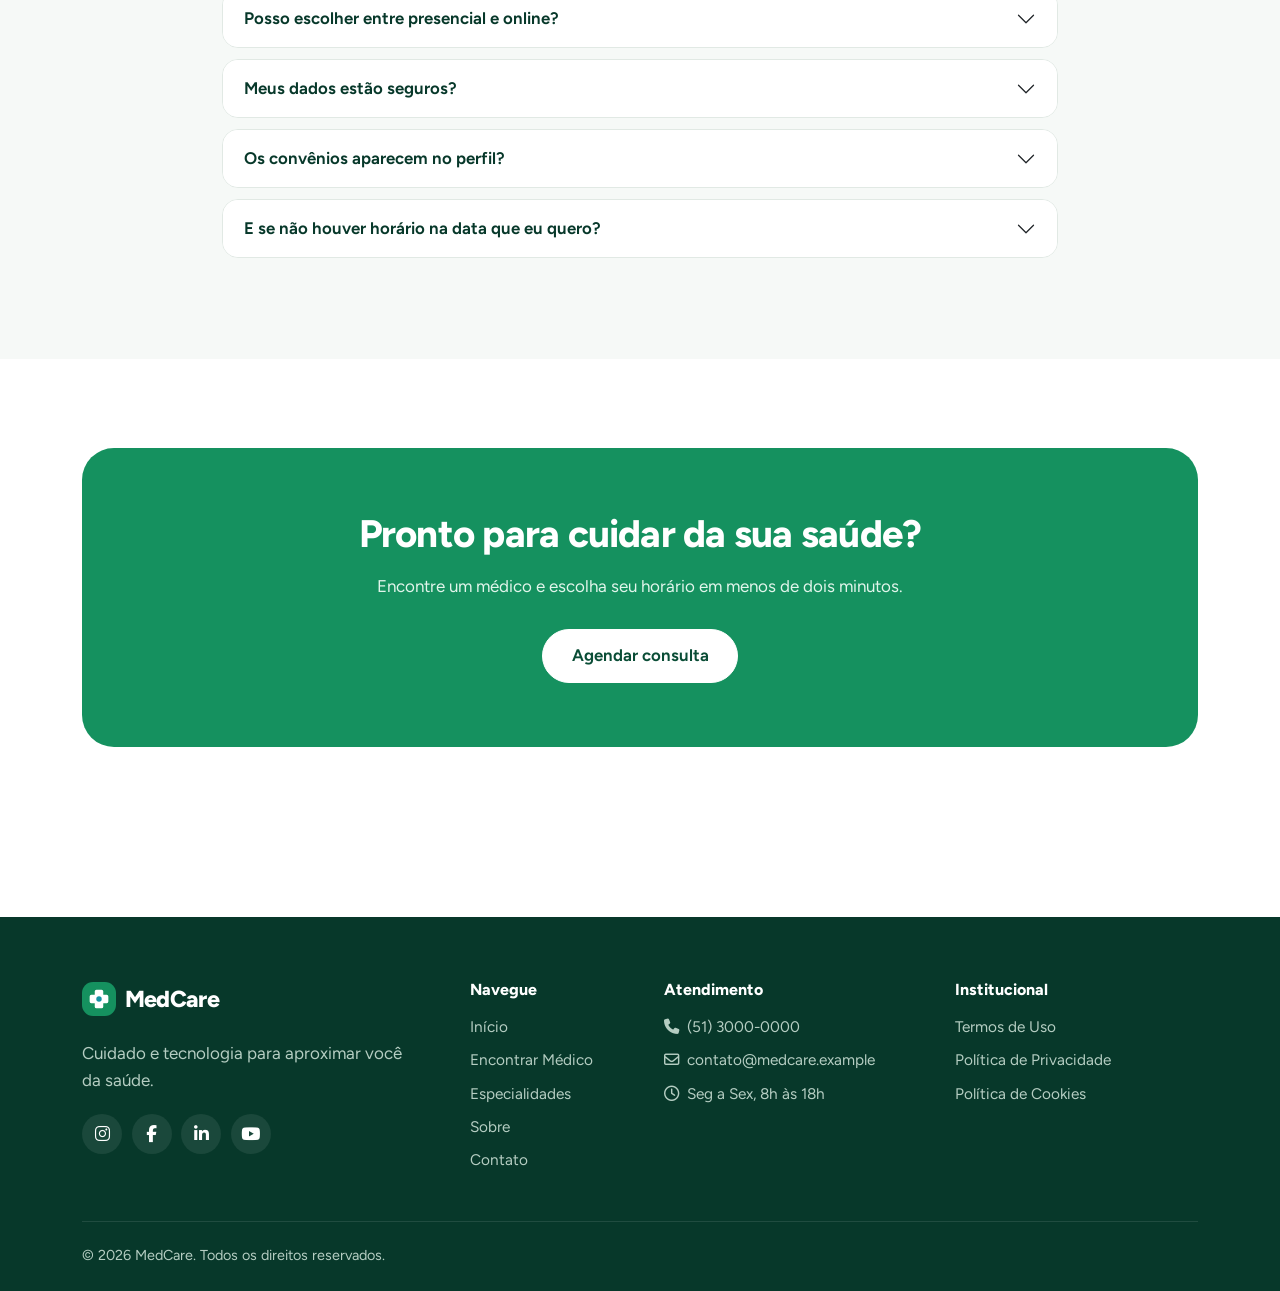
==== commit 8f9c39ef: "Atualização" ====
--- a/public/index.html
+++ b/public/index.html
@@ -288,9 +288,7 @@
           <div class="passos">
             <div class="passo">
               <h3>Encontre seu médico</h3>
-              <p>
-                Busque por especialidade, nome ou cidade e compare avaliações.
-              </p>
+              <p>Busque por especialidade, nome ou cidade e compare avaliações.</p>
             </div>
             <div class="passo">
               <h3>Escolha o horário</h3>
--- a/public/assets/css/style.css
+++ b/public/assets/css/style.css
@@ -43,6 +43,9 @@
 .secao-titulo { margin-bottom: 2.5rem; }
 .secao-titulo p { color: var(--mc-muted); margin: .75rem 0 0; }
 
+/* Garante que elementos com [hidden] realmente sumam */
+[hidden] { display: none !important; }
+
 /* ---------- Botões ---------- */
 .btn { font-weight: 650; border-radius: var(--r-pill); padding: .65rem 1.4rem; transition: background-color .18s, border-color .18s, color .18s, box-shadow .18s, transform .18s; }
 .btn-mc { background: var(--mc-green); border-color: var(--mc-green); color: #fff; }
@@ -73,6 +76,8 @@
 .navbar-toggler:focus { box-shadow: none; outline: 3px solid var(--mc-teal); }
 .mc-header .acoes { display: flex; align-items: center; gap: .5rem; flex-wrap: wrap; margin-left: auto; }
 .mc-header .acoes .btn { min-height: 46px; }
+
+/* Menu do usuário (dropdown) */
 .user-menu { position: relative; }
 .user-menu-trigger {
   width: 46px;
@@ -87,6 +92,7 @@
   justify-content: center;
   box-shadow: inset 0 0 0 1px rgba(21, 145, 95, .05);
 }
+.user-menu-trigger::after { display: none; }
 .user-menu-trigger:hover,
 .user-menu-trigger:focus,
 .user-menu-trigger.show {
@@ -95,13 +101,18 @@
   color: var(--mc-green-900);
 }
 .user-menu-list {
-  min-width: 190px;
+  min-width: 200px;
   border-radius: 16px;
   border: 1px solid var(--mc-line);
-  box-shadow: var(--sombra-1);
+  background: #fff;
+  box-shadow: var(--sombra-2);
   padding: .4rem;
   margin-top: .6rem;
-}
+  z-index: 1050;
+}
+/* Fechado por padrão: só abre quando o Bootstrap adiciona .show */
+.user-menu-list:not(.show) { display: none !important; }
+.user-menu-list.show { display: block; }
 .user-menu-list .dropdown-item {
   border-radius: 10px;
   font-weight: 600;
@@ -112,6 +123,12 @@
 .user-menu-list .dropdown-item:focus {
   background: var(--mc-mint);
   color: var(--mc-green-900);
+}
+.user-menu-list .dropdown-item-text {
+  padding: .6rem .9rem;
+  color: var(--mc-green-900);
+  border-bottom: 1px solid var(--mc-line);
+  margin-bottom: .3rem;
 }
 .mc-header .acoes .btn-mc {
   background: linear-gradient(180deg, var(--mc-green) 0%, var(--mc-green-600) 100%);
@@ -353,4 +370,6 @@
 
 @media (prefers-reduced-motion: reduce) {
   *, *::before, *::after { animation-duration: .01ms !important; animation-iteration-count: 1 !important; transition-duration: .01ms !important; scroll-behavior: auto !important; }
-}+}
+[hidden] { display: none !important; }
+[hidden] { display: none !important; }
